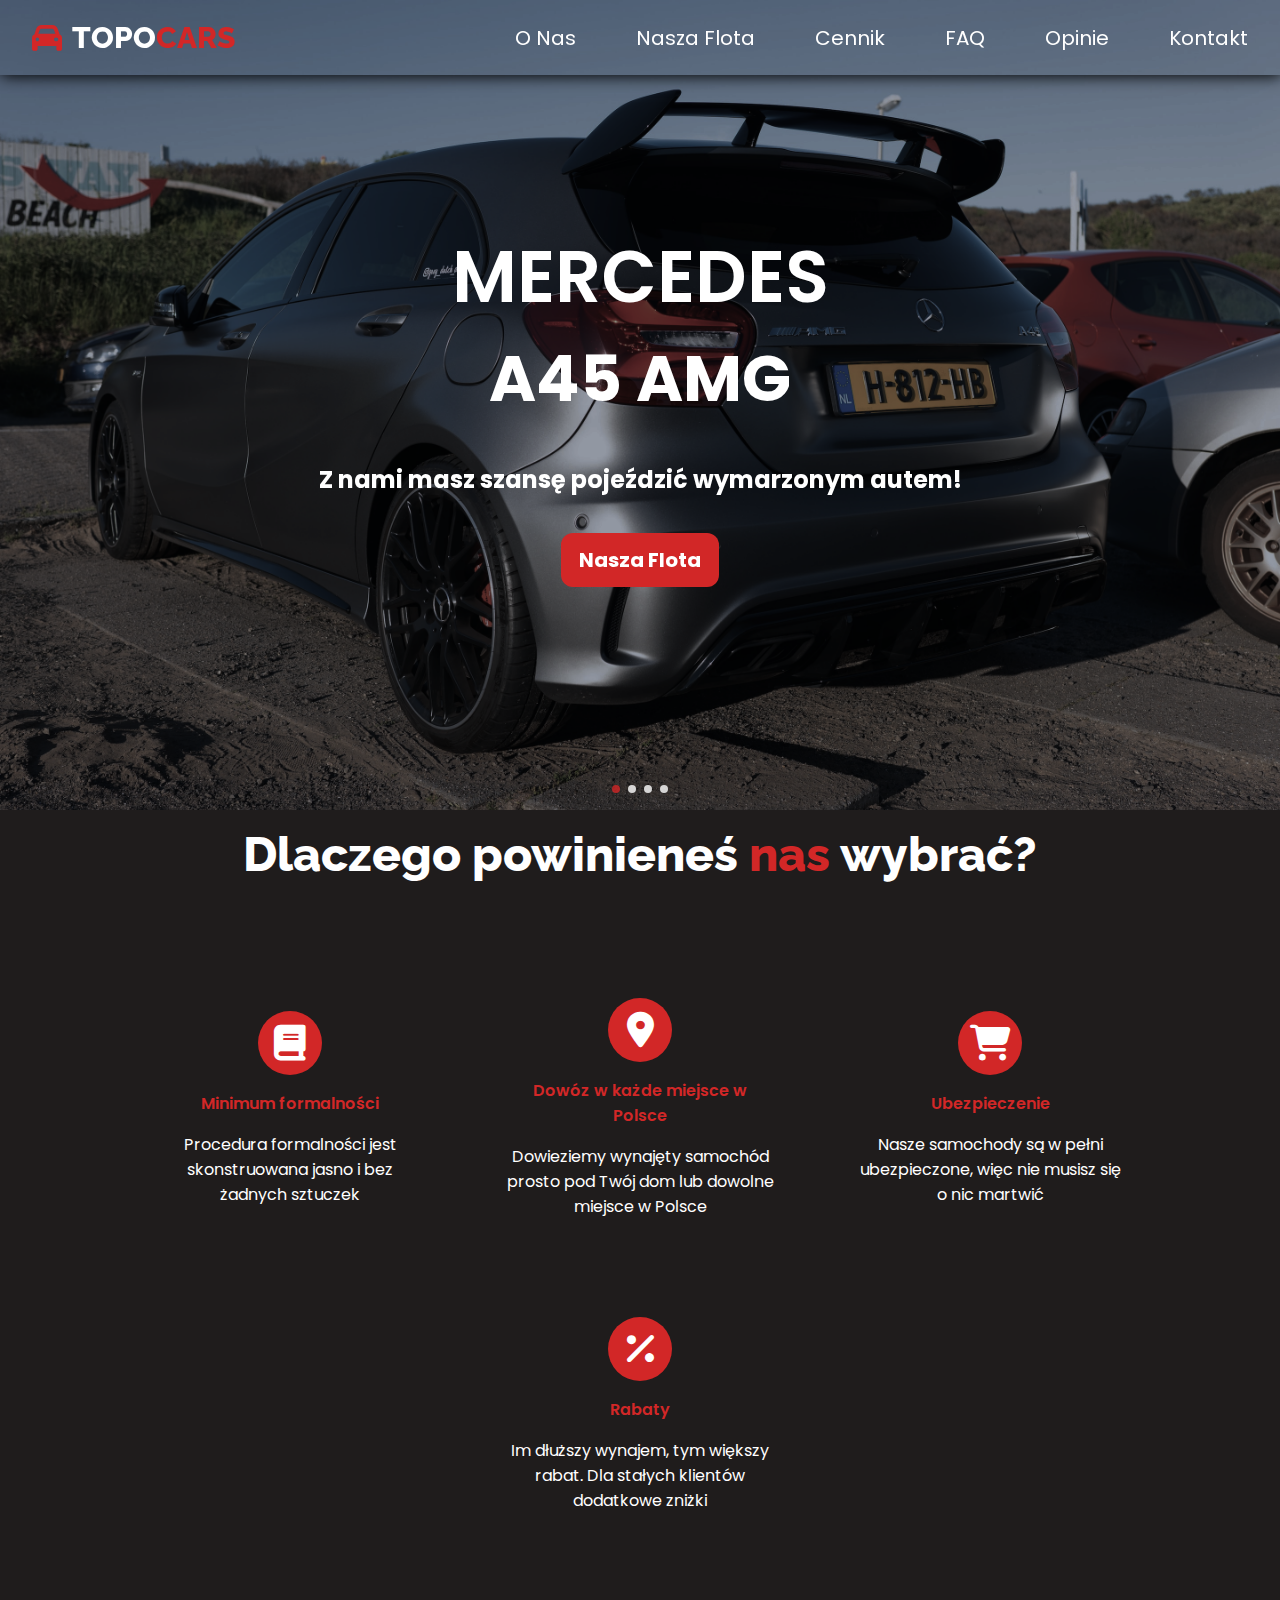
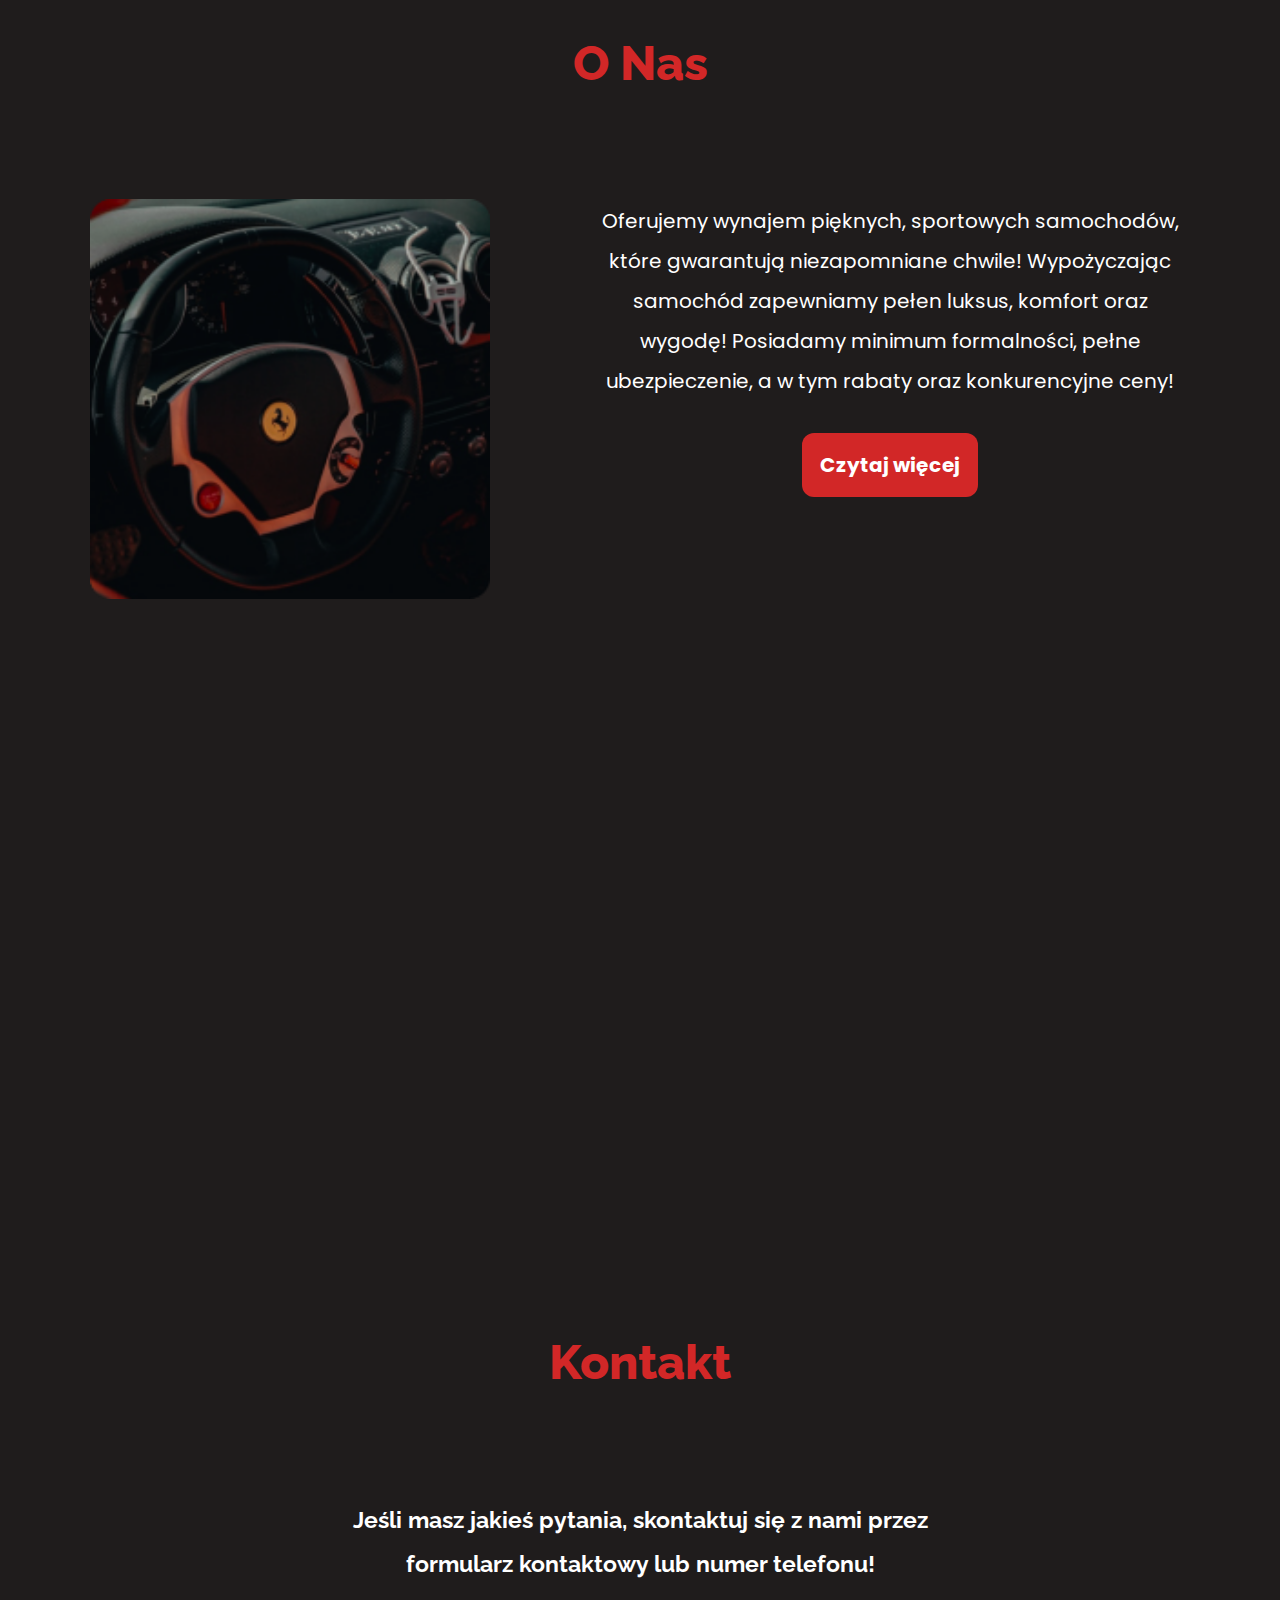
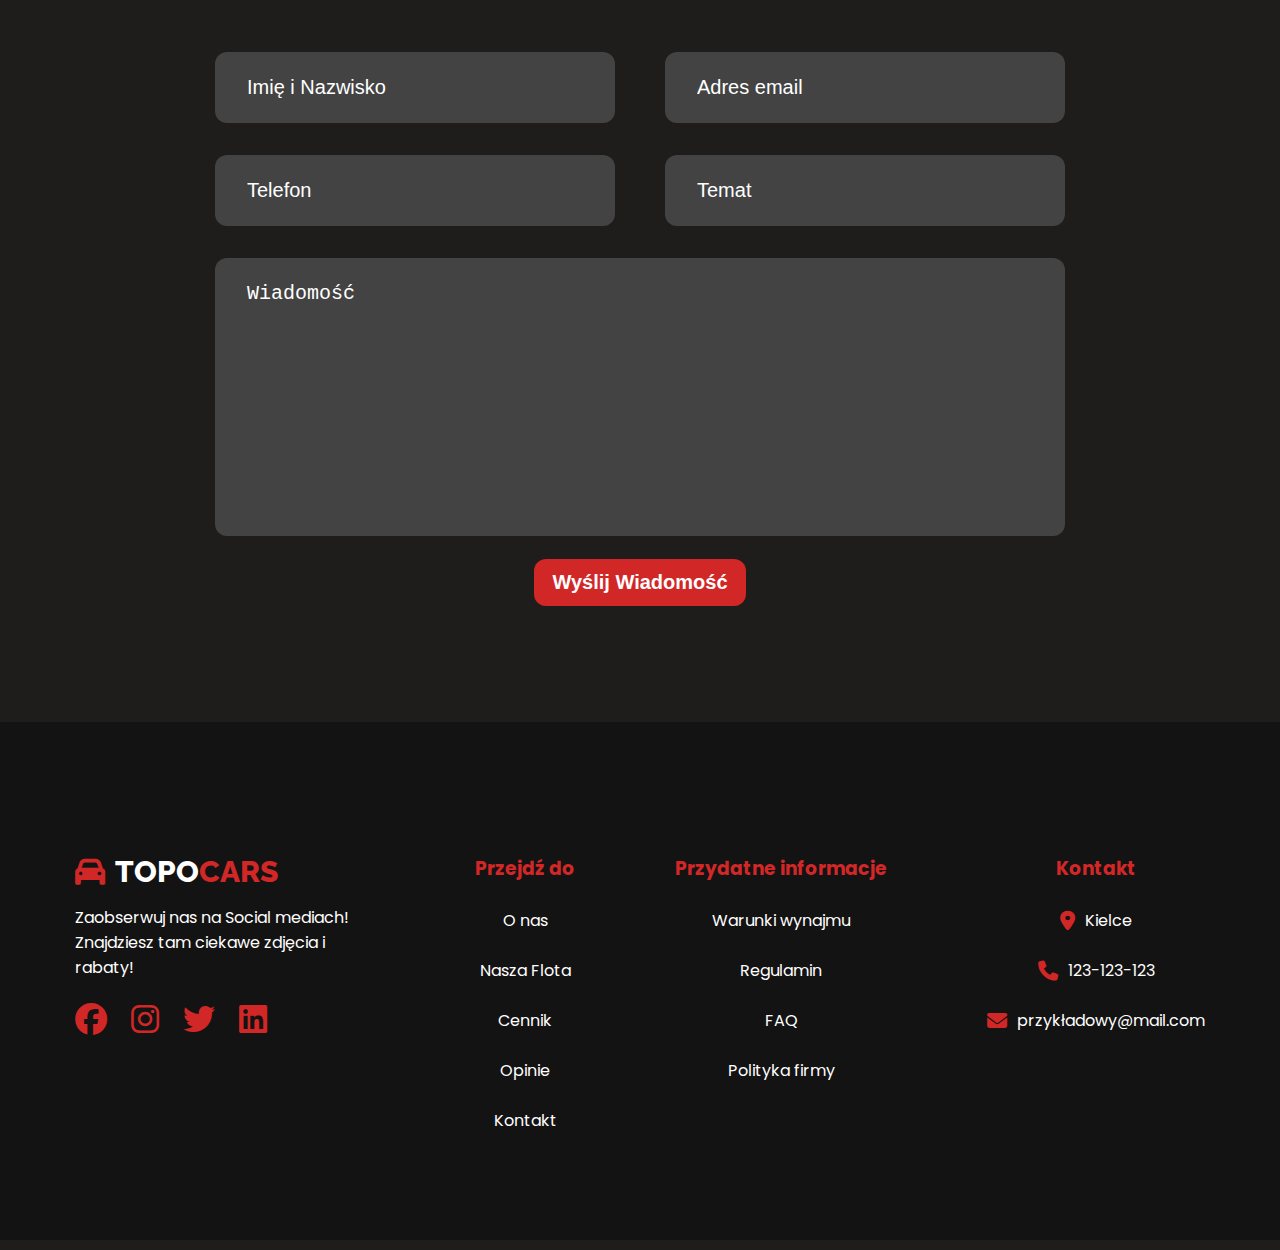
==== index.html @ 0e104026 "first commit" ====
<!DOCTYPE html>
<html lang="en">
  <head>
    <meta charset="UTF-8" />
    <meta http-equiv="X-UA-Compatible" content="IE=edge" />
    <meta name="viewport" content="width=device-width, initial-scale=1.0" />
    <title>TOPOCars - Wypożyczalnia sportowych samochodów Kielce - Strona Główna</title>
    <meta
      name="description"
      content="TOPOCars ➤ Wypożyczalnia sportowych samochodów w Kielcach. Charakteryzuje nas wysoka jakość, czystość, podejście do klienta i okazyjne ceny! "
    />
    <link rel="shortcut icon" href="images/favicon.ico" type="image/x-icon" />
    <link rel="stylesheet" href="https://cdn.jsdelivr.net/npm/swiper@8/swiper-bundle.min.css" />
    <link rel="preconnect" href="https://fonts.googleapis.com" />
    <link rel="preconnect" href="https://fonts.gstatic.com" crossorigin />
    <link
      href="https://fonts.googleapis.com/css2?family=Poppins:wght@400;500;600;700&family=Raleway:wght@700;800;900&display=swap"
      rel="stylesheet"
    />
    <link rel="stylesheet" href="https://cdnjs.cloudflare.com/ajax/libs/font-awesome/6.2.1/css/all.min.css" />
    <link rel="stylesheet" href="style.css" />
  </head>
  <body>
    <header>
      <nav>
        <a href="index.html" class="logo"><i class="fas fa-car"></i>TOPO<span>CARS</span></a>
        <ul>
          <li><a href="about.html">O Nas</a></li>
          <li><a href="cars.html">Nasza Flota</a></li>
          <li><a href="pricing.html">Cennik</a></li>
          <li><a href="faq.html">FAQ</a></li>
          <li><a href="reviews.html">Opinie</a></li>
          <li><a href="contact.html">Kontakt</a></li>
        </ul>
        <div id="menu-btn" class="fas fa-bars"></div>
      </nav>
    </header>

    <section class="home" id="home">
      <div class="wrapper">
        <div class="swiper home-slider">
          <div class="swiper-wrapper">
            <section
              class="swiper-slide slide"
              style="background: url(images/home-slider-1.png) no-repeat; background-size: cover; background-position: center"
            >
              <div class="content">
                <div class="car">
                  <h1>Mercedes</h1>
                  <h3>A45 AMG</h3>
                </div>
                <span>Z nami masz szansę pojeździć wymarzonym autem!</span>
                <a href="cars.html" class="btn pulse">Nasza Flota</a>
              </div>
            </section>
            <section
              class="swiper-slide slide"
              style="background: url(images/home-slider-2.png) no-repeat; background-size: cover; background-position: center"
            >
              <div class="content">
                <div class="car">
                  <h1>Ford</h1>
                  <h3>Mustang GT</h3>
                </div>
                <span>Z nami masz szansę pojeździć wymarzonym autem!</span>
                <a href="cars.html" class="btn pulse">Nasza Flota</a>
              </div>
            </section>
            <section
              class="swiper-slide slide"
              style="background: url(images/home-slider-3.png) no-repeat; background-size: cover; background-position: center"
            >
              <div class="content">
                <div class="car">
                  <h1>Nissan</h1>
                  <h3>GTR</h3>
                </div>
                <span>Z nami masz szansę pojeździć wymarzonym autem!</span>
                <a href="cars.html" class="btn pulse">Nasza Flota</a>
              </div>
            </section>
            <section
              class="swiper-slide slide"
              style="background: url(images/home-slider-4.png) no-repeat; background-size: cover; background-position: center"
            >
              <div class="content">
                <div class="car">
                  <h1>Audi</h1>
                  <h3>RS6</h3>
                </div>
                <span>Z nami masz szansę pojeździć wymarzonym autem!</span>
                <a href="cars.html" class="btn pulse">Nasza Flota</a>
              </div>
            </section>
          </div>
          <div class="swiper-pagination"></div>
        </div>
      </div>
    </section>

    <section class="why-choose-us">
      <div class="wrapper">
        <h1 class="title">Dlaczego powinieneś <span>nas</span> wybrać?</h1>
        <div class="box-container bxc">
          <div class="box">
            <div class="icon">
              <i class="fa-solid fa-book"></i>
            </div>
            <div class="content">
              <h3>Minimum formalności</h3>
              <span>Procedura formalności jest skonstruowana jasno i bez żadnych sztuczek</span>
            </div>
          </div>
          <div class="box">
            <div class="icon">
              <i class="fa-solid fa-location-dot"></i>
            </div>
            <div class="content">
              <h3>Dowóz w każde miejsce w Polsce</h3>
              <span>Dowieziemy wynajęty samochód prosto pod Twój dom lub dowolne miejsce w Polsce</span>
            </div>
          </div>
          <div class="box">
            <div class="icon">
              <i class="fa-solid fa-cart-shopping"></i>
            </div>
            <div class="content">
              <h3>Ubezpieczenie</h3>
              <span>Nasze samochody są w pełni ubezpieczone, więc nie musisz się o nic martwić</span>
            </div>
          </div>
          <div class="box">
            <div class="icon">
              <i class="fa-solid fa-percent"></i>
            </div>
            <div class="content">
              <h3>Rabaty</h3>
              <span>Im dłuższy wynajem, tym większy rabat. Dla stałych klientów dodatkowe zniżki</span>
            </div>
          </div>
        </div>
      </div>
    </section>

    <section class="about" id="about">
      <div class="wrapper">
        <h1 class="heading">O Nas</h1>
        <div class="box-container bxc">
          <div class="left">
            <div class="content">
              <p>
                Oferujemy wynajem pięknych, sportowych samochodów, które gwarantują niezapomniane chwile! Wypożyczając samochód
                zapewniamy pełen luksus, komfort oraz wygodę! Posiadamy minimum formalności, pełne ubezpieczenie, a w tym rabaty
                oraz konkurencyjne ceny!
              </p>
              <a href="about.html" class="btn">Czytaj więcej</a>
            </div>
            <div class="image">
              <img src="images/about-1.png" alt="grafika o nas" />
            </div>
          </div>
        </div>
      </div>
    </section>

    <div class="banner"></div>

    <section class="contact" id="contact">
      <div class="wrapper">
        <h1 class="heading">Kontakt</h1>
        <div class="title">
          <h3>Jeśli masz jakieś pytania, skontaktuj się z nami przez formularz kontaktowy lub numer telefonu!</h3>
        </div>
        <form action="">
          <div class="input-box">
            <input type="text" class="box" placeholder="Imię i Nazwisko" required />
            <input type="email" class="box" placeholder="Adres email" required />
          </div>
          <div class="input-box">
            <input type="number" class="box" placeholder="Telefon" required />
            <input type="text" class="box" placeholder="Temat" required />
          </div>
          <textarea name="" class="box textarea" id="" cols="30" rows="10" placeholder="Wiadomość" required></textarea>
          <div class="button">
            <input type="submit" value="Wyślij Wiadomość" class="btn" />
          </div>
        </form>
      </div>
    </section>

    <section class="footer">
      <div class="wrapper">
        <div class="box-container">
          <div class="box first">
            <a href="index.html" class="logo"><i class="fas fa-car"></i>TOPO<span>CARS</span></a>
            <p>Zaobserwuj nas na Social mediach! Znajdziesz tam ciekawe zdjęcia i rabaty!</p>
            <div class="social">
              <a target="_blank" href="https://pl-pl.facebook.com/"><i class="fa-brands fa-facebook"></i></a>
              <a target="_blank" href="https://www.instagram.com/"><i class="fa-brands fa-instagram"></i></a>
              <a target="_blank" href="https://twitter.com/?lang=pl"><i class="fa-brands fa-twitter"></i></a>
              <a target="_blank" href="https://pl.linkedin.com/"><i class="fa-brands fa-linkedin"></i></a>
            </div>
          </div>
          <div class="box">
            <h3>Przejdź do</h3>
            <a href="about.html" class="links">O nas</a>
            <a href="cars.html" class="links">Nasza Flota</a>
            <a href="pricing.html" class="links">Cennik</a>
            <a href="reviews.html" class="links">Opinie</a>
            <a href="contact.html" class="links">Kontakt</a>
          </div>
          <div class="box">
            <h3>Przydatne informacje</h3>
            <a href="rental-terms.html" class="links">Warunki wynajmu</a>
            <a href="regulations.html" class="links">Regulamin</a>
            <a href="faq.html" class="links">FAQ</a>
            <a href="policy.html" class="links">Polityka firmy</a>
          </div>
          <div class="box">
            <h3>Kontakt</h3>
            <a target="_blank" href="https://goo.gl/maps/U13SAGowG65uNw8z6" class="links link-cont"
              ><i class="fa-solid fa-location-dot"> </i> Kielce</a
            >
            <a href="tel:123-123-123" class="links link-cont"><i class="fa-solid fa-phone"></i> 123-123-123</a>
            <a href="mailto:przykładowy@mail.com" class="links link-cont"
              ><i class="fa-solid fa-envelope"></i> przykładowy@mail.com</a
            >
          </div>
        </div>
      </div>
    </section>

    <script src="https://cdn.jsdelivr.net/npm/swiper@8/swiper-bundle.min.js"></script>

    <script src="script.js"></script>
  </body>
</html>
---- style.css ----
:root {
    --main-color: #D22727;
    --black: #1F1C1C;
    --footer-bg: #141313;
    --question-bg: #121111;
    --answer-bg: #141414;
    --input-bg: #434343;
    --white: #fff;
}

* {
    box-sizing: border-box;
    margin: 0;
    padding: 0;
    outline: none;
    border: none;
    text-decoration: none;
    list-style: none;
    transition: all .3s linear;
}

html {
    scroll-behavior: smooth;
}

body {
    font-family: 'Poppins', sans-serif;
    overflow-x: hidden;
    background-color: var(--black);
  }

header {
    max-width: 1440px;
}

section {
    margin-bottom: 100px;
    padding: 1rem;
}

.wrapper {
    max-width: 1440px;
    margin: 0 auto;
}

.heading {
    font-family: 'Raleway', sans-serif;
    display: flex;
    text-align: center;
    align-items: center;
    justify-content: center;
    margin-bottom: 100px;
    font-size: 32px;
    font-weight: 800;
    line-height: 150%;
    color: var(--main-color);
}

.heading.small,
.heading.small a {
    font-size: 16px;
    color: var(--main-color);
    text-transform: uppercase;
}

.heading.small a:hover {
    color: var(--white);
}

.btn {
    position: relative;
    display: inline-flex;
    padding: 12px 18px;
    font-size: 20px;
    font-weight: 700;
    color: var(--white);
    background-color: var(--main-color);
    border-radius: 12px;
    z-index: 1;
    overflow: hidden;
    cursor: pointer;
}

.btn::before {
    content: '';
    position: absolute;
    transform: translate(-50%, -50%);
    width: 0px;
    height: 0px;
    background-color: #9c1d1d;
    border-radius: 50%;
    z-index: -1;
    transition: width .5s, height .5s;
}

.btn:hover::before {
    width: 150px;
    height: 150px;
}

.btn.pulse {
    animation: pulse 2s infinite;
    transform: scale(1);
}

.bxc {
    display: flex;
    flex-wrap: wrap;
    flex-direction: column;
    align-items: center;
    justify-content: center;
}

img {
    pointer-events: none;
}

.translin3 {
    transition: all .3s linear;
}

/* Header */

nav {
    position: fixed;
    top: 0; left: 0; right: 0;
    display: flex;
    align-items: center;
    justify-content: space-between;
    padding: 1rem;
    width: 100%;
    background-color: var(--black);
    box-shadow: 1px 1px 15px 0px rgba(0, 0, 0, 1);
    z-index: 1000;
    transition: all .5s linear;
}

.logo {
    font-family: 'Raleway', sans-serif;
    display: flex;
    align-items: center;
    font-size: 20px;
    font-weight: 800;
    color: var(--white);
}

.logo span {
    color: var(--main-color);
}

.logo i {
    margin-right: 8px;
    font-size: 30px;
    color: var(--main-color);
    cursor: pointer;
}

nav ul {
    position: absolute;
    top: -1000%; left: 0; right: 0;
    display: block;
    margin-top: 3.8rem;
    border-top: 1px solid var(--main-color);
    opacity: 0;
    transition: all 0.5s ease;
}

nav ul.active {
    top: 0;
    background-color: var(--black);
    opacity: 1;
}

nav ul li {
    margin: 1.5rem 2rem;
    font-size: 24px;
    border-left: .3rem solid var(--main-color);
}

nav ul li a {
    margin-left: 10px;
    color: var(--white);
}

nav ul li a:hover {
    color: var(--main-color);
}

#menu-btn {
    font-size: 30px;
    color: var(--white);
    cursor: pointer;
}

/* Home */

.home,
.home .wrapper {
    padding: 0;
    margin-bottom: 0;
    min-width: 100vw;
}

.home .slide {
    display: flex;
    align-items: center;
    margin: 0 auto;
    min-height: 90vh;
}

.home .slide .content {
    text-align: center;
    margin: 0 auto;
    width: 60rem;
    max-width: 1440px;
    color: var(--white);
}

.home .slide .content .car h1 {
    font-size: 40px;
    font-weight: 600;
    text-transform: uppercase;
}

.home .slide .content .car h3 {
    font-size: 32px;
    font-weight: 700;
}

.home .slide .content span {
    display: flex;
    justify-content: center;
    margin: 32px 0;
    font-size: 20px;
    font-weight: 700;
    line-height: 180%;
}

.swiper-pagination-bullet {
    background-color: var(--white);
    opacity: .8;
}

.swiper-pagination-bullet-active {
    background-color: var(--main-color);
}

/* why choose us */

.why-choose-us {
    margin-bottom: 50px;
}

.why-choose-us .title {
    font-family: 'Raleway', sans-serif;
    text-align: center;
    margin-bottom: 100px;
    font-size: 32px;
    font-weight: 800;
    color: var(--white);
}

.why-choose-us .title span {
    color: var(--main-color);
}

.why-choose-us .box-container {
    flex-direction: column;
    gap: 50px;
}

.why-choose-us .box-container .box {
    text-align: center;
    padding: 16px;
    width: 240px;
}

.why-choose-us .box-container .box .icon {
    display: flex;
    align-items: center;
    justify-content: center;
    margin: 0 auto;
    width: 64px;
    height: 64px;
    color: var(--white);
    background-color: var(--main-color);
    border-radius: 50%;
}

.why-choose-us .box-container .box .icon i {
    text-align: center;
    font-size: 36px;
}

.why-choose-us .box-container .box:hover .icon  {
    transform: scale(1.1);
}

.why-choose-us .box-container .box .content {
    margin: 16px 0;
}

.why-choose-us .box-container .box .content h3 {
    margin-bottom: 16px;
    font-size: 16px;
    font-weight: 600;
    color: var(--main-color);
}

.why-choose-us .box-container .box .content span {
    color: var(--white);
}

/* about */

.about-page {
    margin-top: 100px;
}

.about .box-container {
    display: flex; 
    flex-direction: column;
    align-items: center;
}

.about .box-container .content {
    text-align: center;
    margin-bottom: 100px;
    width: 230px;
    color: var(--white);
    line-height: 200%;
}

.about .box-container .content p {
    margin-bottom: 32px;
}

.about .box-container .content .link {
    color: var(--white);
    text-decoration: underline;
}

.about .box-container .content .link:hover {
    color: var(--main-color);
}

.about .box-container .image  {
    margin: 0 auto;
    overflow: hidden;
}

.about .box-container .image img {
    width: 100%;
    height: auto;
    border-radius: 12px;
}

.about .box-container .content h3 {
    margin-bottom: 20px;
    color: var(--main-color);
}

.about-page .box-container .image {
    margin-bottom: 75px;
}

/* Banner */

.banner {
    background: url(images/banner-straight.png) no-repeat;
    background-size: cover;
    background-position: center;
    background-attachment: fixed;
    margin-bottom: 100px;
    height: 55vh;
    clip-path: polygon(0 25%, 100% 12%, 100% 78%, 0 89%);
}

/* Contact */

.contact-page {
    margin-top: 100px;
}

.contact .container {
    display: flex;
    flex-direction: column;
}

.contact .title {
    font-family: 'Raleway', sans-serif;
    display: flex;
    justify-content: center;
    text-align: center;
    margin-bottom: 50px;
    font-weight: 500;
    line-height: 200%;
    color: var(--white);
}

.contact form {
    align-items: center;
    justify-content: center;
    text-align: center;
    margin: 0 auto;
}

.contact form .input-box {
    display: flex;
    flex-wrap: wrap;
    flex-direction: column;
    align-items: center;
}

.contact form .box {
    margin: 1rem 0;
    padding: 16px 24px;
    width: 230px;
    font-size: 20px;
    font-weight: 500;
    color: var(--white);
    background-color: var(--input-bg);
    border-radius: 12px;
}

.contact form textarea {
    resize: none;
}

.contact form .box::placeholder {
    color: var(--white);
}

.contact form .box:focus {
    border-bottom: 2px solid var(--main-color);
}

input::-webkit-outer-spin-button,
input::-webkit-inner-spin-button {
  -webkit-appearance: none;
}

.contact form .button {
    text-align: center;
}

.contact form .button .btn:hover {
    background-color: #7a1818;
}

.contact .small-box-container {
    justify-content: center;
    margin-top: 75px;
}

.contact .small-box-container .small-box {
    display: block;
    text-align: center;
    margin-bottom: 30px;
}

.contact .small-box-container .small-box h4 {
    margin-bottom: 30px;
    font-size: 20px;
    color: var(--main-color);
}

.contact .small-box-container .small-box ul li {
    margin-bottom: 20px;
    line-height: 200%;
    color: var(--white);
}

.contact .map {
    margin-top: 50px;
}

/* Footer */

.footer {
    margin-bottom: 0;
    background-color: var(--footer-bg);
}

.footer .box-container {
    display: flex;
    flex-wrap: wrap;
    justify-content: center;
    text-align: center;
    margin: 100px 0 50px 0;
    gap: 100px;
}

.footer .box-container .box {
    padding: 1rem 0;
}

.footer .box-container .box.first {
    text-align: left;
    order: 2;
}

.footer .box-container .box p {
    margin: 1rem 0;
    max-width: 300px;
    color: var(--white);
}

.footer .box-container .box .social a  {
    padding-right: 1.25rem;
    font-size: 32px;
    color: var(--main-color);
}

.footer .box-container .box .social a:hover {
    color: var(--white);
}

.footer .box-container .box h3 {
    font-weight: 700;
    color: var(--main-color);
}

.footer .box-container .box .links {
    display: flex;
    text-align: center;
    justify-content: center;
    margin: 25px 0;
    color: var(--white);

}

.footer .box-container .box .links:hover {
    color: var(--main-color);
}

.footer .box-container .box .link-cont {
    display: flex;
    align-items: center;
    gap: 10px;
}

.footer .box-container .box .link-cont i {
    font-size: 20px;
    color: var(--main-color);
}

/* Regulations */

.regulations {
    margin-top: 100px;
}

.regulations h3 {
    text-align: center;
    margin: 0 auto;
    min-width: 230px;
    max-width: 600px;
    font-size: 16px;
    font-weight: 600;
    line-height: 200%;
    color: var(--white);
}

.regulations .box-container {
    display: flex;
    flex-direction: column;
    flex-wrap: wrap;
    justify-content: center;
    margin: 100px auto 0 auto;
    align-items: center;
}

.regulations .box-container .box {
    display: flex;
    flex-direction: column;
    margin: 0 auto;
    min-width: 230px;
    max-width: 650px;
}

.regulations .box-container .box h2 {
    text-align: center;
    font-size: 20px;
    font-weight: 700;
    color: var(--main-color);
}

.regulations .box-container .box ul {
    margin-left: 10px;
}

.regulations .box-container .box ul li {
    margin: 50px 0;
    color: var(--white);
    font-weight: 600;
    line-height: 200%;
    list-style: decimal;
    list-style-position: inside;
}

li::marker {
    color: var(--main-color);
}

/* Reviews */

.reviews {
    margin-top: 100px;
}

.reviews .slide {
    position: relative;
    margin-bottom: 50px;
    height: 430px;
    background-color: var(--answer-bg);
  box-shadow: 0px 4px 4px rgba(0, 0, 0, 0.25);
}

.reviews .slide .user {
    text-align: center;
    padding-top: 16px;
}

.reviews .slide .user h5 {
    margin: 16px 0;
    font-size: 20px;
    font-weight: 600;
    color: var(--white);
}

.reviews .slide .content {
    text-align: center;
    margin: 0 auto;
    padding: 0 16px;
    max-width: 280px;
    line-height: 150%;
    color: var(--white);
}

.reviews .slide .stars {
    position: absolute;
    bottom: 16px;
    right: 0;
    left: 0;
    text-align: center;
    font-size: 24px;
    color: var(--main-color); 
}

/* FAQ */

.faq {
    margin-top: 100px;
}

.faq .box-container {
    flex-direction: column;
    margin: 0 auto;
}

.faq .box-container .box {
    margin: 10px 0;
    width: 230px;
}

.faq .box-container .box .header {
    display: flex;
    justify-content: space-between;
    align-items: center;
    padding: 16px;
    line-height: 150%;
    color: var(--main-color);
    background-color: var(--question-bg);
    gap: 20px;
    cursor: pointer;
}

.faq .box-container .box .header h3 {
    font-size: 14px;
}

.faq .box-container .box .header i {
    font-size: 24px;
}

.faq .box-container .box .header i.active {
    transform: rotate(180deg);
}

.faq .box-container .box .content {
    text-align: center;
    display: none;
    padding: 16px;
    line-height: 1.8;
    color: var(--white);
    background-color: var(--answer-bg); 
    transition: opacity .1s ease-in;
}

.faq .box-container .box .content.active {
    display: block;
}

/* Cars */

.cars {
    margin-top: 100px;
}

.cars .box-container {
    flex-direction: column;
}

.cars .box-container .box .image {
    margin: 0 auto;
    overflow: hidden;
}

.cars .box-container .box .image img {
    width: 100%;
    border-radius: 12px;
}

.cars .box-container .box .content {
    text-align: center;
    margin: 50px 0 100px 0;
    color: var(--white);
}

.cars .box-container .box .content h3 {
    font-weight: 600;
}

.cars .box-container .box .content ul {
    margin-top: 32px;

}

.cars .box-container .box .content ul li {
    margin: 25px 0;
}

.cars .box-container .box .content ul li span {
    font-weight: 600;
}

/* Pricing */

.pricing {
    margin-top: 100px;
}

.pricing .box-container {
    flex-direction: column;
}

.pricing .box-container .box .image {
    margin: 0 auto;
    max-width: 280px;
    overflow: hidden;
}

.pricing .box-container .box .image img {
    width: 100%;
    border-radius: 12px;
}

.pricing .box-container .box .content {
    text-align: center;
    margin: 50px 0;
    color: var(--white);
}

.pricing .box-container .box .content .pricing {
    display: flex;
    flex-wrap: wrap;
    text-align: center;
    justify-content: center;
    gap: 25px;
}
 
.pricing .box-container .box .content .pricing ul li {
    margin: 25px 0;
}

.pricing .box-container .box .content .pricing ul li.brand {
    font-weight: 700;
}

.pricing .box-container .box .content .pricing .cont.red {
    color: var(--main-color);
}


































@media(min-width: 450px) {

    .about .box-container .content,
    .cars .box-container .content {
        width: 350px;
        font-size: 20px;
    }
    
    .about-page .box-container .content {
        font-size: 16px;
    }
    
}

@media(min-width: 576px) {

    .heading.small,
    .heading.small a {
        font-size: 32px;
    }

    .home .slide .content .car h1 {
        font-size: 72px;
    }
    
    .home .slide .content .car h3 {
        font-size: 64px;
    }
    
    .home .slide .content span {
        font-size: 24px;
    }

    .faq .box-container .box {
        width: 450px;
    }
    
}

@media(min-width: 768px) {

#menu-btn {
    display: none;
}

nav {
    padding: 16px 24px;
    background-color: transparent;
}

nav.active {
    background-color: var(--footer-bg);
}

nav ul {
    position: relative;
    display: flex;
    margin-top: 0;
    border: none;
    opacity: 1;
    gap: 20px;
}

nav ul.active {
    background-color: transparent;
}

nav ul li {
    margin: 0;
    font-size: 16px;
    border: none;
}
  nav ul li.active a {
    color: var(--main-color);
    border-bottom: 2px solid var(--main-color);
  }

.why-choose-us .box-container {
    flex-direction: row;
}

.why-choose-us .box-container .box,
.contact form .box  {
    width: 300px;
}

.pricing .box-container .box .content .pricing {
    gap: 70px;
}

.contact .title {
    margin: 0 auto 50px auto;
    width: 600px;
    font-size: 20px;
    line-height: 220%;
}

.contact form .input-box {
    flex-direction: row;
    justify-content: center;
    gap: 50px;
}

.contact form .box.textarea {
    width: 650px;
}

.contact .small-box-container {
    display: flex;
    flex-wrap: wrap;
    text-align: center;
    justify-content: center;
    margin-top: 75px;
    gap: 80px;
    row-gap: 50px;
}

.contact .small-box-container .small-box ul li br {
    display: none;
}

.regulations .box-container .box {
    text-align: center;
}

    
}

@media(min-width: 991px) {

    .heading,
    .why-choose-us .title {
        font-size: 48px;
    }

    .about .box-container .left,
    .about .box-container .right,
    .cars .box-container .box,
    .pricing .box-container .box {
        display: flex;
        flex-wrap: wrap;
        align-items: center;
        justify-content: center;
        gap: 100px;
    }

    .about .box-container .right {
        margin-top: 100px;
    }

    .about .box-container .right .content {
        order: -2;
    }

    .pricing .box-container .content {
        width: 450px;
    }
    
    .about .box-container .content
    .cars .box-container .box .content {
        flex: 1 1 15rem;
        margin-bottom: 0;
    }

    .about .box-container .image,
    .cars .box-container .box .image  {
        flex: 1 1 15rem;
        width: 400px;
        height: 400px; 
        order: -1;
    }

    .about .box-container .image img,
    .cars .box-container .box .image img {
        width: 400px;
        height: 400px;
    }

    .about-page .box-container .content {
        text-align: left;
        font-size: 20px;
    }

    .pricing .box-container .box .content .pricing {
        gap: 35px;
    }
    
    .contact form .box {
        width: 400px;
    }

    .contact form .box.textarea {
        width: 850px;
    }

    .contact .small-box-container .small-box h4 {
        font-size: 24px;
    }
    
    .contact .small-box-container .small-box ul li {
        font-size: 20px;
    }

    .contact .map {
        height: 350px;
    }

    .footer .box-container .box.first {
        order: -1;
    }
 
    .faq .box-container .box {
        width: 550px;
    }
    
}

@media(min-width: 1200px) {

    nav {
        padding: 20px 32px;
    }

    nav ul {
        gap: 50px;
    }

    nav ul li {
        font-size: 20px;
    }

    .logo {
        font-size: 30px;
    }
    
    .logo i {
        margin-right: 10px;
    }
    
    .about .box-container .content,
    .cars .box-container .box .content {
        width: 600px;
    }

    .pricing .box-container .box .image {
        margin: 0 auto;
        min-width: 350px;
        overflow: hidden;
    }
    
    .pricing .box-container .box .image img {
        width: 100%;
        border-radius: 12px;
    }

    .pricing .box-container .box .content {
        width: 700px;
    }

    .pricing .box-container .box .content .pricing {
        gap: 50px;
    }

    .contact form .box {
        padding: 24px 32px;
        width: 400px;
    }
    
    .contact form .box.textarea {
        width: 850px;
    }

    .faq .box-container .box {
        width: 750px;
    }

    .faq .box-container .box .content {
        text-align: left;
    }

}

@media(min-width: 1400px) {

    .why-choose-us .box-container {
        gap: 80px;
    }

    .footer .box-container {
        gap: 150px;
    }

}

@keyframes pulse {
    0% {
      transform: scale(0.95);
      box-shadow: 0 0 0 0 var(--main-color);
    }
  
    70% {
      transform: scale(1);
      box-shadow: 0 0 0 10px rgba(0, 0, 0, 0);
    }
  
    100% {
      transform: scale(0.95);
      box-shadow: 0 0 0 0 rgba(0, 0, 0, 0);
    }
  }
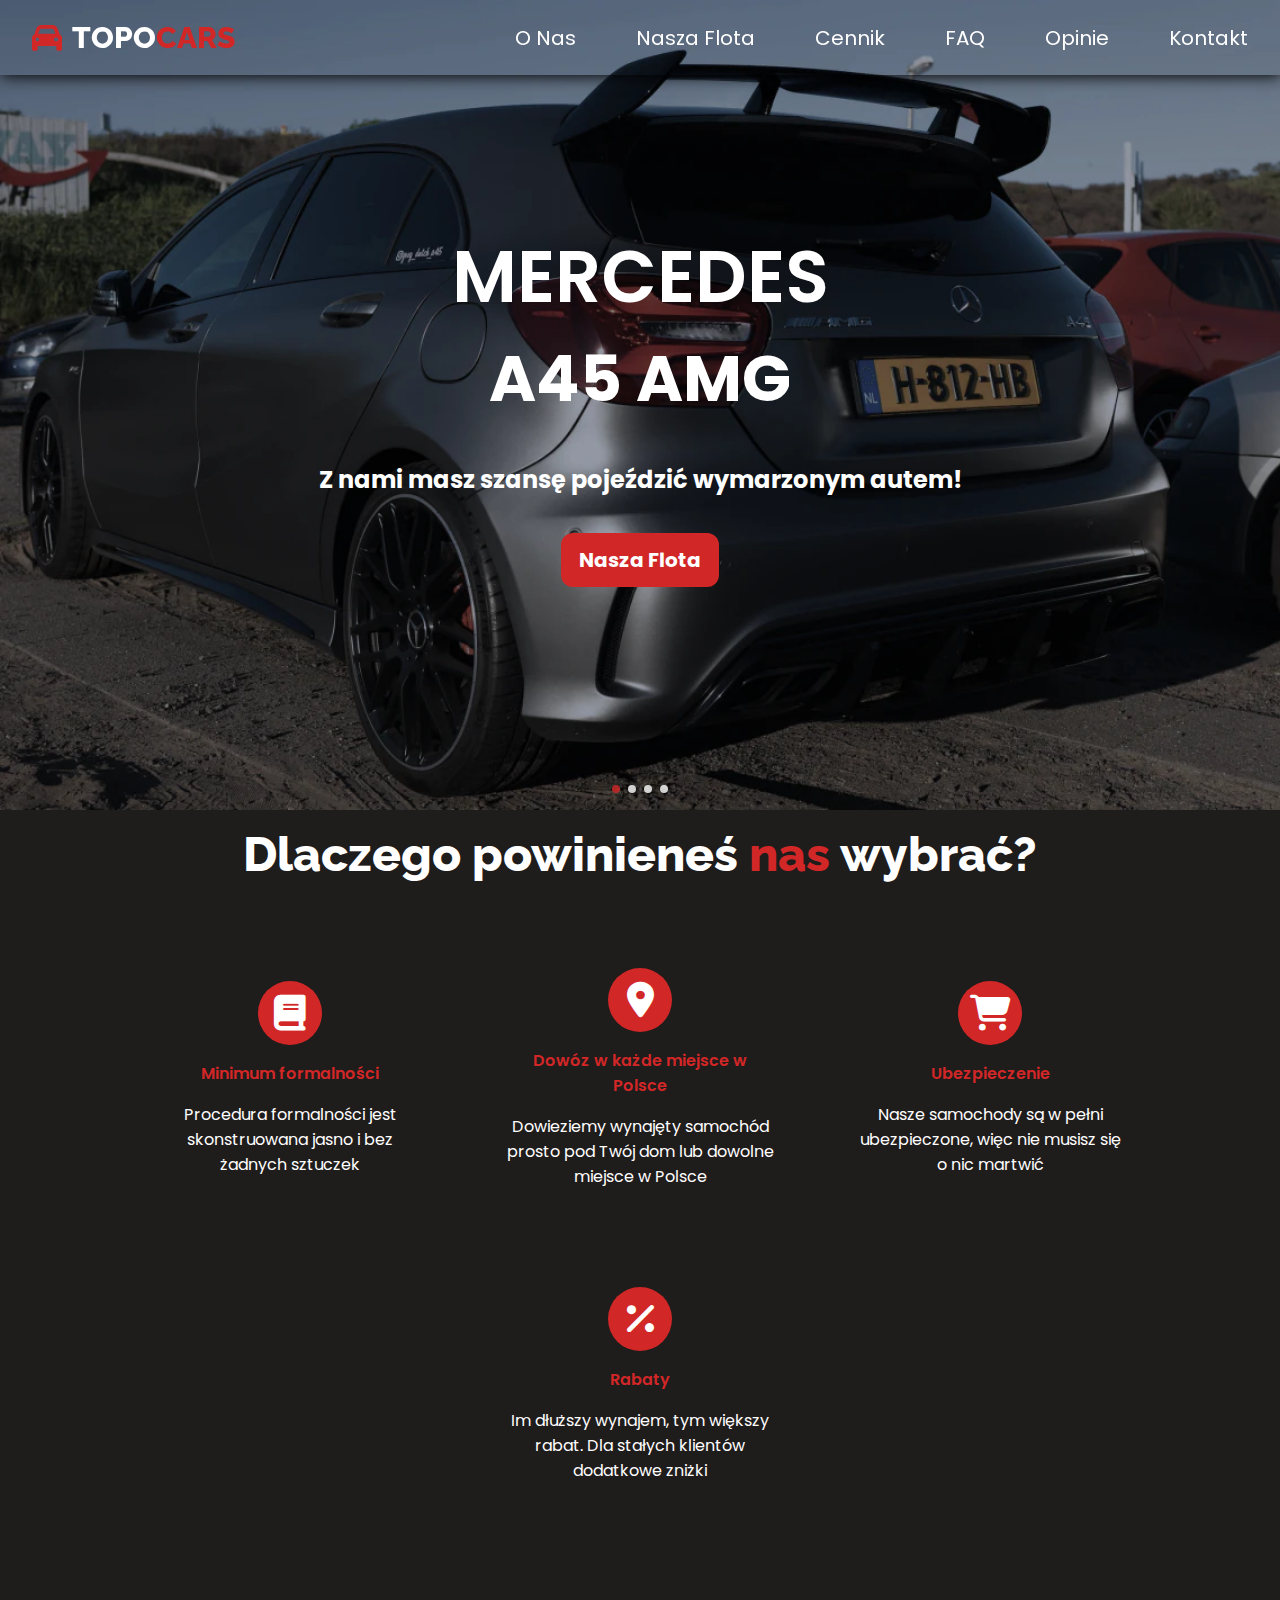
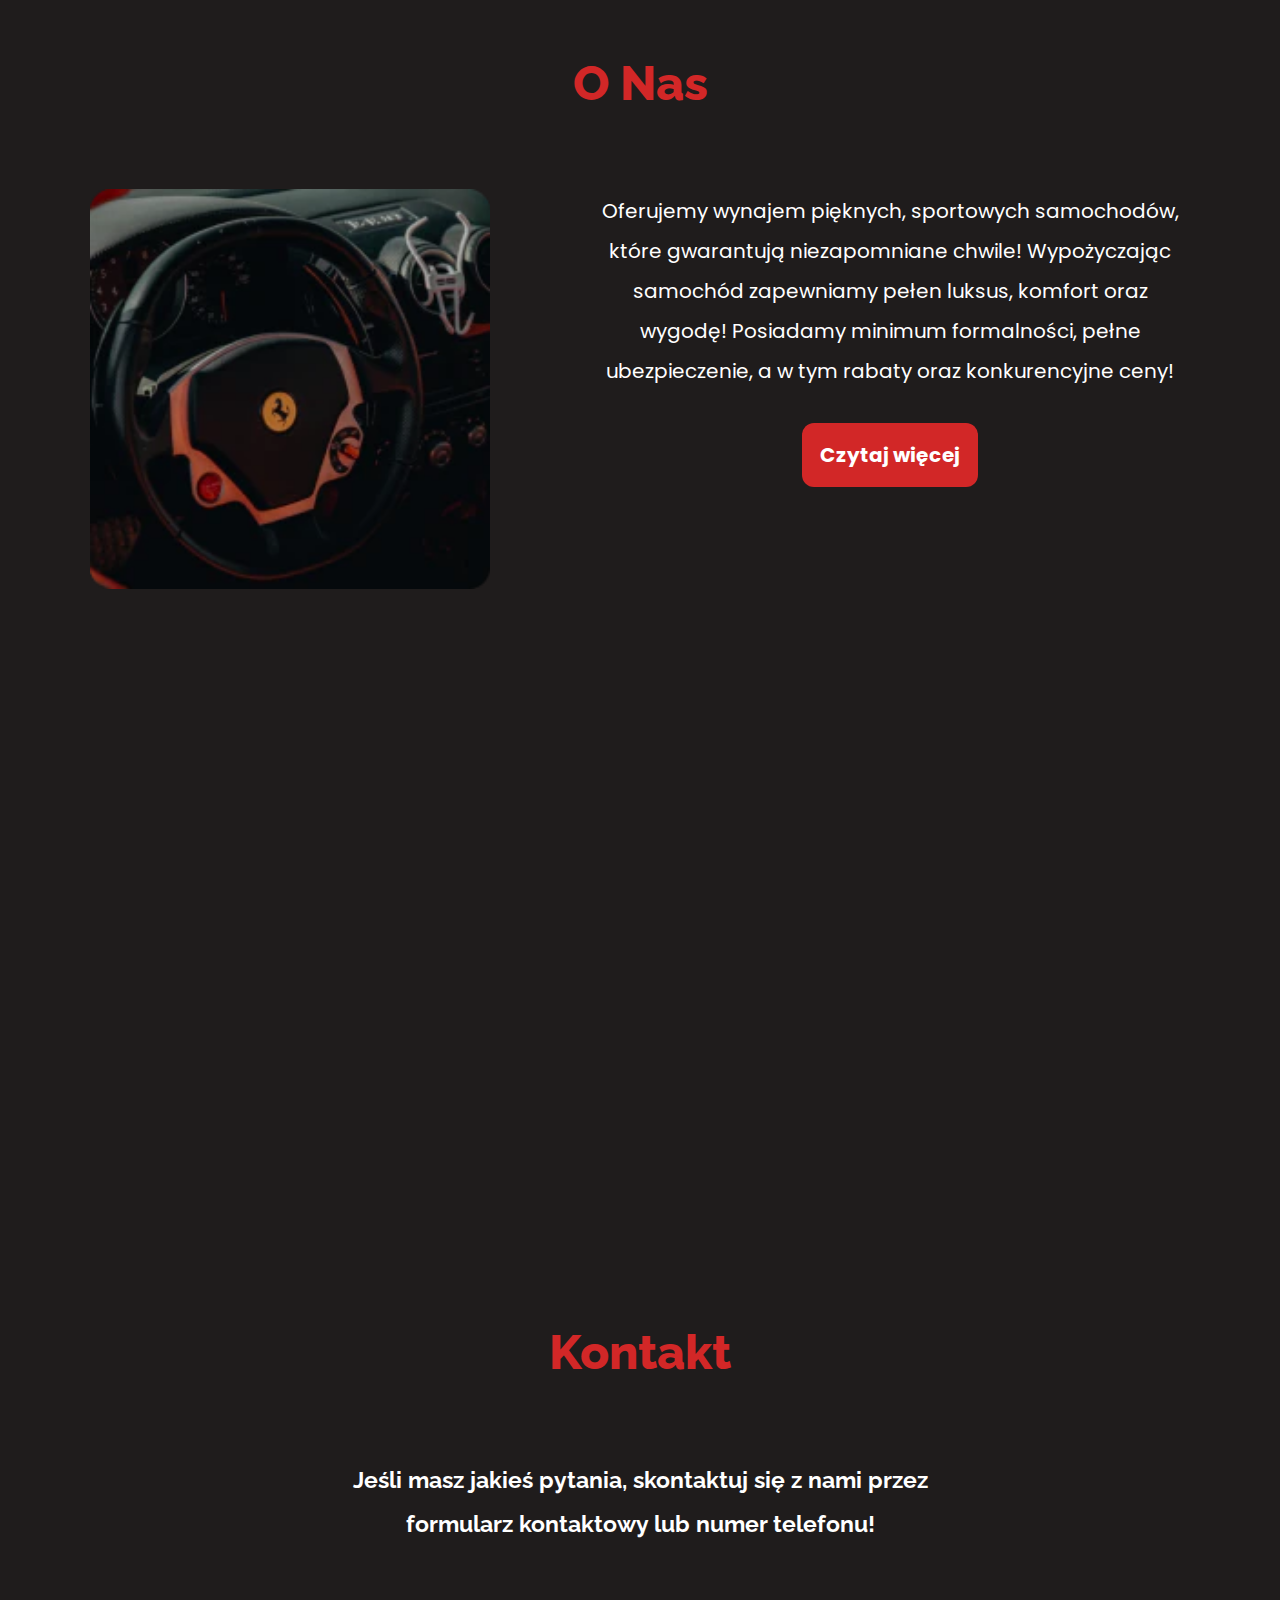
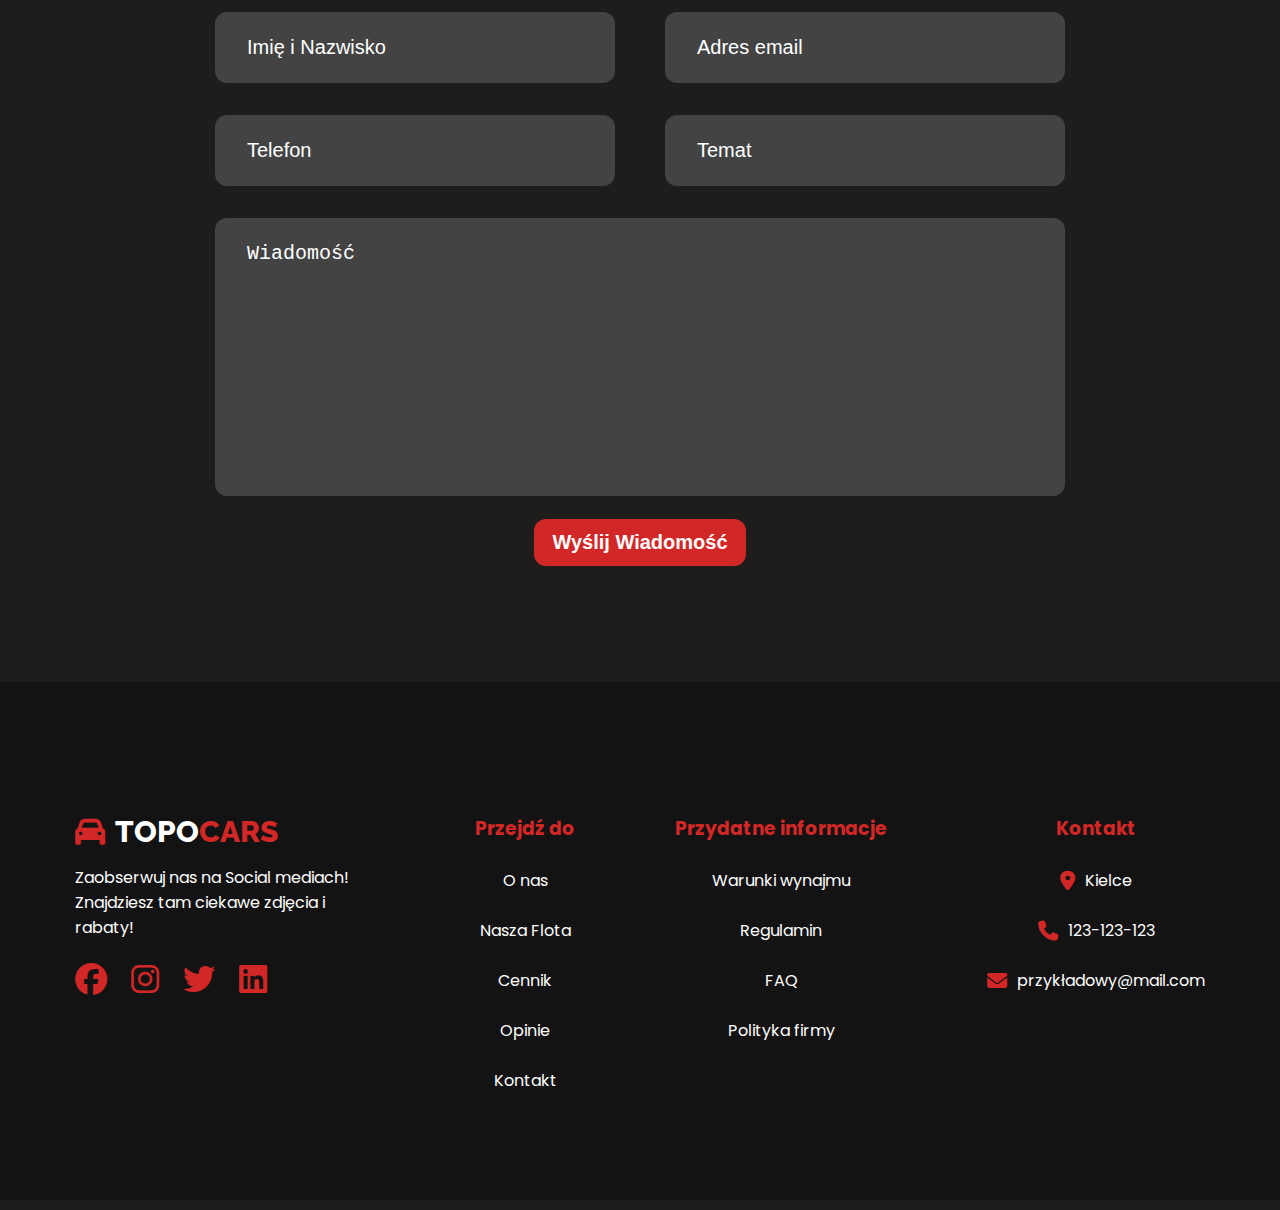
==== commit a1b3f490: "optimization" ====
--- a/index.html
+++ b/index.html
@@ -42,7 +42,7 @@
           <div class="swiper-wrapper">
             <section
               class="swiper-slide slide"
-              style="background: url(images/home-slider-1.png) no-repeat; background-size: cover; background-position: center"
+              style="background: url(images/home-slider-1.webp) no-repeat; background-size: cover; background-position: center"
             >
               <div class="content">
                 <div class="car">
@@ -55,7 +55,7 @@
             </section>
             <section
               class="swiper-slide slide"
-              style="background: url(images/home-slider-2.png) no-repeat; background-size: cover; background-position: center"
+              style="background: url(images/home-slider-2.webp) no-repeat; background-size: cover; background-position: center"
             >
               <div class="content">
                 <div class="car">
@@ -68,7 +68,7 @@
             </section>
             <section
               class="swiper-slide slide"
-              style="background: url(images/home-slider-3.png) no-repeat; background-size: cover; background-position: center"
+              style="background: url(images/home-slider-3.webp) no-repeat; background-size: cover; background-position: center"
             >
               <div class="content">
                 <div class="car">
@@ -81,7 +81,7 @@
             </section>
             <section
               class="swiper-slide slide"
-              style="background: url(images/home-slider-4.png) no-repeat; background-size: cover; background-position: center"
+              style="background: url(images/home-slider-4.webp) no-repeat; background-size: cover; background-position: center"
             >
               <div class="content">
                 <div class="car">
@@ -156,7 +156,7 @@
               <a href="about.html" class="btn">Czytaj więcej</a>
             </div>
             <div class="image">
-              <img src="images/about-1.png" alt="grafika o nas" />
+              <img loading="lazy" src="images/about-1.webp" alt="grafika o nas" />
             </div>
           </div>
         </div>
--- a/style.css
+++ b/style.css
@@ -1,438 +1,439 @@
 :root {
-    --main-color: #D22727;
-    --black: #1F1C1C;
-    --footer-bg: #141313;
-    --question-bg: #121111;
-    --answer-bg: #141414;
-    --input-bg: #434343;
-    --white: #fff;
+  --main-color: #d22727;
+  --black: #1f1c1c;
+  --footer-bg: #141313;
+  --question-bg: #121111;
+  --answer-bg: #141414;
+  --input-bg: #434343;
+  --white: #fff;
 }
 
 * {
-    box-sizing: border-box;
-    margin: 0;
-    padding: 0;
-    outline: none;
-    border: none;
-    text-decoration: none;
-    list-style: none;
-    transition: all .3s linear;
+  box-sizing: border-box;
+  margin: 0;
+  padding: 0;
+  outline: none;
+  border: none;
+  text-decoration: none;
+  list-style: none;
+  transition: all 0.3s linear;
 }
 
 html {
-    scroll-behavior: smooth;
+  scroll-behavior: smooth;
 }
 
 body {
-    font-family: 'Poppins', sans-serif;
-    overflow-x: hidden;
-    background-color: var(--black);
-  }
+  font-family: 'Poppins', sans-serif;
+  overflow-x: hidden;
+  background-color: var(--black);
+}
 
 header {
-    max-width: 1440px;
+  max-width: 1440px;
 }
 
 section {
-    margin-bottom: 100px;
-    padding: 1rem;
+  margin: 100px 0;
+  padding: 1rem;
 }
 
 .wrapper {
-    max-width: 1440px;
-    margin: 0 auto;
+  max-width: 1440px;
+  margin: 0 auto;
 }
 
 .heading {
-    font-family: 'Raleway', sans-serif;
-    display: flex;
-    text-align: center;
-    align-items: center;
-    justify-content: center;
-    margin-bottom: 100px;
-    font-size: 32px;
-    font-weight: 800;
-    line-height: 150%;
-    color: var(--main-color);
+  font-family: 'Raleway', sans-serif;
+  display: flex;
+  text-align: center;
+  align-items: center;
+  justify-content: center;
+  margin-bottom: 70px;
+  font-size: 32px;
+  font-weight: 800;
+  line-height: 150%;
+  color: var(--main-color);
 }
 
 .heading.small,
 .heading.small a {
-    font-size: 16px;
-    color: var(--main-color);
-    text-transform: uppercase;
+  font-size: 16px;
+  color: var(--main-color);
+  text-transform: uppercase;
 }
 
 .heading.small a:hover {
-    color: var(--white);
+  color: var(--white);
 }
 
 .btn {
-    position: relative;
-    display: inline-flex;
-    padding: 12px 18px;
-    font-size: 20px;
-    font-weight: 700;
-    color: var(--white);
-    background-color: var(--main-color);
-    border-radius: 12px;
-    z-index: 1;
-    overflow: hidden;
-    cursor: pointer;
+  position: relative;
+  display: inline-flex;
+  padding: 12px 18px;
+  font-size: 20px;
+  font-weight: 700;
+  color: var(--white);
+  background-color: var(--main-color);
+  border-radius: 12px;
+  z-index: 1;
+  overflow: hidden;
+  cursor: pointer;
 }
 
 .btn::before {
-    content: '';
-    position: absolute;
-    transform: translate(-50%, -50%);
-    width: 0px;
-    height: 0px;
-    background-color: #9c1d1d;
-    border-radius: 50%;
-    z-index: -1;
-    transition: width .5s, height .5s;
+  content: '';
+  position: absolute;
+  transform: translate(-50%, -50%);
+  width: 0px;
+  height: 0px;
+  background-color: #9c1d1d;
+  border-radius: 50%;
+  z-index: -1;
+  transition: width 0.5s, height 0.5s;
 }
 
 .btn:hover::before {
-    width: 150px;
-    height: 150px;
+  width: 150px;
+  height: 150px;
 }
 
 .btn.pulse {
-    animation: pulse 2s infinite;
-    transform: scale(1);
+  animation: pulse 2s infinite;
+  transform: scale(1);
 }
 
 .bxc {
-    display: flex;
-    flex-wrap: wrap;
-    flex-direction: column;
-    align-items: center;
-    justify-content: center;
+  display: flex;
+  flex-wrap: wrap;
+  flex-direction: column;
+  align-items: center;
+  justify-content: center;
 }
 
 img {
-    pointer-events: none;
+  pointer-events: none;
 }
 
 .translin3 {
-    transition: all .3s linear;
+  transition: all 0.3s linear;
 }
 
 /* Header */
 
 nav {
-    position: fixed;
-    top: 0; left: 0; right: 0;
-    display: flex;
-    align-items: center;
-    justify-content: space-between;
-    padding: 1rem;
-    width: 100%;
-    background-color: var(--black);
-    box-shadow: 1px 1px 15px 0px rgba(0, 0, 0, 1);
-    z-index: 1000;
-    transition: all .5s linear;
+  position: fixed;
+  top: 0;
+  left: 0;
+  right: 0;
+  display: flex;
+  align-items: center;
+  justify-content: space-between;
+  padding: 1rem;
+  width: 100%;
+  background-color: var(--black);
+  box-shadow: 1px 1px 15px 0px rgba(0, 0, 0, 1);
+  z-index: 1000;
+  transition: all 0.5s linear;
 }
 
 .logo {
-    font-family: 'Raleway', sans-serif;
-    display: flex;
-    align-items: center;
-    font-size: 20px;
-    font-weight: 800;
-    color: var(--white);
+  font-family: 'Raleway', sans-serif;
+  display: flex;
+  align-items: center;
+  font-size: 20px;
+  font-weight: 800;
+  color: var(--white);
 }
 
 .logo span {
-    color: var(--main-color);
+  color: var(--main-color);
 }
 
 .logo i {
-    margin-right: 8px;
-    font-size: 30px;
-    color: var(--main-color);
-    cursor: pointer;
+  margin-right: 8px;
+  font-size: 30px;
+  color: var(--main-color);
+  cursor: pointer;
 }
 
 nav ul {
-    position: absolute;
-    top: -1000%; left: 0; right: 0;
-    display: block;
-    margin-top: 3.8rem;
-    border-top: 1px solid var(--main-color);
-    opacity: 0;
-    transition: all 0.5s ease;
+  position: absolute;
+  top: -1000%;
+  left: 0;
+  right: 0;
+  display: block;
+  margin-top: 3.8rem;
+  border-top: 1px solid var(--main-color);
+  opacity: 0;
+  transition: all 0.5s ease;
 }
 
 nav ul.active {
-    top: 0;
-    background-color: var(--black);
-    opacity: 1;
+  top: 0;
+  background-color: var(--black);
+  opacity: 1;
 }
 
 nav ul li {
-    margin: 1.5rem 2rem;
-    font-size: 24px;
-    border-left: .3rem solid var(--main-color);
+  margin: 1.5rem 2rem;
+  font-size: 24px;
+  border-left: 0.3rem solid var(--main-color);
+}
+
+nav ul li.active a {
+  color: var(--main-color);
 }
 
 nav ul li a {
-    margin-left: 10px;
-    color: var(--white);
+  margin-left: 10px;
+  color: var(--white);
 }
 
 nav ul li a:hover {
-    color: var(--main-color);
+  color: var(--main-color);
 }
 
 #menu-btn {
-    font-size: 30px;
-    color: var(--white);
-    cursor: pointer;
+  font-size: 30px;
+  color: var(--white);
+  cursor: pointer;
 }
 
 /* Home */
 
 .home,
 .home .wrapper {
-    padding: 0;
-    margin-bottom: 0;
-    min-width: 100vw;
+  padding: 0;
+  margin: 0;
+  min-width: 100vw;
 }
 
 .home .slide {
-    display: flex;
-    align-items: center;
-    margin: 0 auto;
-    min-height: 90vh;
+  display: flex;
+  align-items: center;
+  margin: 0 auto;
+  min-height: 90vh;
 }
 
 .home .slide .content {
-    text-align: center;
-    margin: 0 auto;
-    width: 60rem;
-    max-width: 1440px;
-    color: var(--white);
+  text-align: center;
+  margin: 0 auto;
+  width: 60rem;
+  max-width: 1440px;
+  color: var(--white);
 }
 
 .home .slide .content .car h1 {
-    font-size: 40px;
-    font-weight: 600;
-    text-transform: uppercase;
+  font-size: 40px;
+  font-weight: 600;
+  text-transform: uppercase;
 }
 
 .home .slide .content .car h3 {
-    font-size: 32px;
-    font-weight: 700;
+  font-size: 32px;
+  font-weight: 700;
 }
 
 .home .slide .content span {
-    display: flex;
-    justify-content: center;
-    margin: 32px 0;
-    font-size: 20px;
-    font-weight: 700;
-    line-height: 180%;
+  display: flex;
+  justify-content: center;
+  margin: 32px 0;
+  font-size: 20px;
+  font-weight: 700;
+  line-height: 180%;
 }
 
 .swiper-pagination-bullet {
-    background-color: var(--white);
-    opacity: .8;
+  background-color: var(--white);
+  opacity: 0.8;
 }
 
 .swiper-pagination-bullet-active {
-    background-color: var(--main-color);
+  background-color: var(--main-color);
 }
 
 /* why choose us */
 
 .why-choose-us {
-    margin-bottom: 50px;
+  margin-top: 0;
+  margin-bottom: 50px;
 }
 
 .why-choose-us .title {
-    font-family: 'Raleway', sans-serif;
-    text-align: center;
-    margin-bottom: 100px;
-    font-size: 32px;
-    font-weight: 800;
-    color: var(--white);
+  font-family: 'Raleway', sans-serif;
+  text-align: center;
+  margin-bottom: 70px;
+  font-size: 32px;
+  font-weight: 800;
+  color: var(--white);
 }
 
 .why-choose-us .title span {
-    color: var(--main-color);
+  color: var(--main-color);
 }
 
 .why-choose-us .box-container {
-    flex-direction: column;
-    gap: 50px;
+  flex-direction: column;
+  gap: 50px;
 }
 
 .why-choose-us .box-container .box {
-    text-align: center;
-    padding: 16px;
-    width: 240px;
+  text-align: center;
+  padding: 16px;
+  width: 240px;
 }
 
 .why-choose-us .box-container .box .icon {
-    display: flex;
-    align-items: center;
-    justify-content: center;
-    margin: 0 auto;
-    width: 64px;
-    height: 64px;
-    color: var(--white);
-    background-color: var(--main-color);
-    border-radius: 50%;
+  display: flex;
+  align-items: center;
+  justify-content: center;
+  margin: 0 auto;
+  width: 64px;
+  height: 64px;
+  color: var(--white);
+  background-color: var(--main-color);
+  border-radius: 50%;
 }
 
 .why-choose-us .box-container .box .icon i {
-    text-align: center;
-    font-size: 36px;
-}
-
-.why-choose-us .box-container .box:hover .icon  {
-    transform: scale(1.1);
+  text-align: center;
+  font-size: 36px;
+}
+
+.why-choose-us .box-container .box:hover .icon {
+  transform: scale(1.1);
 }
 
 .why-choose-us .box-container .box .content {
-    margin: 16px 0;
+  margin: 16px 0;
 }
 
 .why-choose-us .box-container .box .content h3 {
-    margin-bottom: 16px;
-    font-size: 16px;
-    font-weight: 600;
-    color: var(--main-color);
+  margin-bottom: 16px;
+  font-size: 16px;
+  font-weight: 600;
+  color: var(--main-color);
 }
 
 .why-choose-us .box-container .box .content span {
-    color: var(--white);
+  color: var(--white);
 }
 
 /* about */
 
-.about-page {
-    margin-top: 100px;
-}
-
 .about .box-container {
-    display: flex; 
-    flex-direction: column;
-    align-items: center;
+  display: flex;
+  flex-direction: column;
+  align-items: center;
 }
 
 .about .box-container .content {
-    text-align: center;
-    margin-bottom: 100px;
-    width: 230px;
-    color: var(--white);
-    line-height: 200%;
+  text-align: center;
+  margin-bottom: 100px;
+  min-width: 230px;
+  color: var(--white);
+  line-height: 200%;
 }
 
 .about .box-container .content p {
-    margin-bottom: 32px;
+  margin-bottom: 32px;
 }
 
 .about .box-container .content .link {
-    color: var(--white);
-    text-decoration: underline;
+  color: var(--white);
+  text-decoration: underline;
 }
 
 .about .box-container .content .link:hover {
-    color: var(--main-color);
-}
-
-.about .box-container .image  {
-    margin: 0 auto;
-    overflow: hidden;
+  color: var(--main-color);
+}
+
+.about .box-container .image {
+  margin: 0 auto;
+  overflow: hidden;
 }
 
 .about .box-container .image img {
-    width: 100%;
-    height: auto;
-    border-radius: 12px;
+  width: 100%;
+  height: auto;
+  border-radius: 12px;
 }
 
 .about .box-container .content h3 {
-    margin-bottom: 20px;
-    color: var(--main-color);
+  margin-bottom: 20px;
+  color: var(--main-color);
 }
 
 .about-page .box-container .image {
-    margin-bottom: 75px;
+  margin-bottom: 75px;
 }
 
 /* Banner */
 
 .banner {
-    background: url(images/banner-straight.png) no-repeat;
-    background-size: cover;
-    background-position: center;
-    background-attachment: fixed;
-    margin-bottom: 100px;
-    height: 55vh;
-    clip-path: polygon(0 25%, 100% 12%, 100% 78%, 0 89%);
+  background: url(images/banner.webp) no-repeat;
+  background-size: cover;
+  background-position: center;
+  background-attachment: fixed;
+  margin-bottom: 100px;
+  height: 55vh;
+  clip-path: polygon(0 25%, 100% 12%, 100% 78%, 0 89%);
 }
 
 /* Contact */
 
-.contact-page {
-    margin-top: 100px;
-}
-
 .contact .container {
-    display: flex;
-    flex-direction: column;
+  display: flex;
+  flex-direction: column;
 }
 
 .contact .title {
-    font-family: 'Raleway', sans-serif;
-    display: flex;
-    justify-content: center;
-    text-align: center;
-    margin-bottom: 50px;
-    font-weight: 500;
-    line-height: 200%;
-    color: var(--white);
+  font-family: 'Raleway', sans-serif;
+  display: flex;
+  justify-content: center;
+  text-align: center;
+  margin-bottom: 50px;
+  font-weight: 500;
+  line-height: 200%;
+  color: var(--white);
 }
 
 .contact form {
-    align-items: center;
-    justify-content: center;
-    text-align: center;
-    margin: 0 auto;
+  align-items: center;
+  justify-content: center;
+  text-align: center;
+  margin: 0 auto;
 }
 
 .contact form .input-box {
-    display: flex;
-    flex-wrap: wrap;
-    flex-direction: column;
-    align-items: center;
+  display: flex;
+  flex-wrap: wrap;
+  flex-direction: column;
+  align-items: center;
 }
 
 .contact form .box {
-    margin: 1rem 0;
-    padding: 16px 24px;
-    width: 230px;
-    font-size: 20px;
-    font-weight: 500;
-    color: var(--white);
-    background-color: var(--input-bg);
-    border-radius: 12px;
+  margin: 1rem 0;
+  padding: 16px 24px;
+  width: 230px;
+  font-size: 20px;
+  font-weight: 500;
+  color: var(--white);
+  background-color: var(--input-bg);
+  border-radius: 12px;
 }
 
 .contact form textarea {
-    resize: none;
+  resize: none;
 }
 
 .contact form .box::placeholder {
-    color: var(--white);
+  color: var(--white);
 }
 
 .contact form .box:focus {
-    border-bottom: 2px solid var(--main-color);
+  border-bottom: 2px solid var(--main-color);
 }
 
 input::-webkit-outer-spin-button,
@@ -441,498 +442,457 @@
 }
 
 .contact form .button {
-    text-align: center;
+  text-align: center;
 }
 
 .contact form .button .btn:hover {
-    background-color: #7a1818;
+  background-color: #7a1818;
 }
 
 .contact .small-box-container {
-    justify-content: center;
-    margin-top: 75px;
+  justify-content: center;
+  margin-top: 75px;
 }
 
 .contact .small-box-container .small-box {
-    display: block;
-    text-align: center;
-    margin-bottom: 30px;
+  display: block;
+  text-align: center;
+  margin-bottom: 30px;
 }
 
 .contact .small-box-container .small-box h4 {
-    margin-bottom: 30px;
+  margin-bottom: 30px;
+  font-size: 20px;
+  color: var(--main-color);
+}
+
+.contact .small-box-container .small-box ul li {
+  margin-bottom: 20px;
+  line-height: 200%;
+  color: var(--white);
+}
+
+.contact .map {
+  margin-top: 50px;
+}
+
+/* Footer */
+
+.footer {
+  margin-bottom: 0;
+  background-color: var(--footer-bg);
+}
+
+.footer .box-container {
+  display: flex;
+  flex-wrap: wrap;
+  justify-content: center;
+  text-align: center;
+  margin: 100px 0 50px 0;
+  gap: 100px;
+}
+
+.footer .box-container .box {
+  padding: 1rem 0;
+}
+
+.footer .box-container .box.first {
+  text-align: left;
+  order: 2;
+}
+
+.footer .box-container .box p {
+  margin: 1rem 0;
+  max-width: 300px;
+  color: var(--white);
+}
+
+.footer .box-container .box .social a {
+  padding-right: 1.25rem;
+  font-size: 32px;
+  color: var(--main-color);
+}
+
+.footer .box-container .box .social a:hover {
+  color: var(--white);
+}
+
+.footer .box-container .box h3 {
+  font-weight: 700;
+  color: var(--main-color);
+}
+
+.footer .box-container .box .links {
+  display: flex;
+  text-align: center;
+  justify-content: center;
+  margin: 25px 0;
+  color: var(--white);
+}
+
+.footer .box-container .box .links:hover {
+  color: var(--main-color);
+}
+
+.footer .box-container .box .link-cont {
+  display: flex;
+  align-items: center;
+  gap: 10px;
+}
+
+.footer .box-container .box .link-cont i {
+  font-size: 20px;
+  color: var(--main-color);
+}
+
+/* Regulations */
+
+.regulations h3 {
+  text-align: center;
+  margin: 0 auto;
+  min-width: 230px;
+  max-width: 600px;
+  font-size: 16px;
+  font-weight: 600;
+  line-height: 200%;
+  color: var(--white);
+}
+
+.regulations .box-container {
+  display: flex;
+  flex-direction: column;
+  flex-wrap: wrap;
+  justify-content: center;
+  margin: 100px auto 0 auto;
+  align-items: center;
+}
+
+.regulations .box-container .box {
+  display: flex;
+  flex-direction: column;
+  margin: 0 auto;
+  min-width: 230px;
+  max-width: 650px;
+}
+
+.regulations .box-container .box h2 {
+  text-align: center;
+  font-size: 20px;
+  font-weight: 700;
+  color: var(--main-color);
+}
+
+.regulations .box-container .box ul {
+  margin-left: 10px;
+}
+
+.regulations .box-container .box ul li {
+  margin: 50px 0;
+  color: var(--white);
+  font-weight: 600;
+  line-height: 200%;
+  list-style: decimal;
+  list-style-position: inside;
+}
+
+li::marker {
+  color: var(--main-color);
+}
+
+/* Reviews */
+
+.reviews .slide {
+  position: relative;
+  margin-bottom: 50px;
+  height: 430px;
+  background-color: var(--answer-bg);
+  box-shadow: 0px 4px 4px rgba(0, 0, 0, 0.25);
+}
+
+.reviews .slide .user {
+  text-align: center;
+  padding-top: 16px;
+}
+
+.reviews .slide .user h5 {
+  margin: 16px 0;
+  font-size: 20px;
+  font-weight: 600;
+  color: var(--white);
+}
+
+.reviews .slide .content {
+  text-align: center;
+  margin: 0 auto;
+  padding: 0 16px;
+  max-width: 280px;
+  line-height: 150%;
+  color: var(--white);
+}
+
+.reviews .slide .stars {
+  position: absolute;
+  bottom: 16px;
+  right: 0;
+  left: 0;
+  text-align: center;
+  font-size: 24px;
+  color: var(--main-color);
+}
+
+/* FAQ */
+
+.faq .box-container {
+  flex-direction: column;
+  margin: 0 auto;
+}
+
+.faq .box-container .box {
+  margin: 10px 0;
+  width: 230px;
+}
+
+.faq .box-container .box .header {
+  display: flex;
+  justify-content: space-between;
+  align-items: center;
+  padding: 16px;
+  line-height: 150%;
+  color: var(--main-color);
+  background-color: var(--question-bg);
+  gap: 20px;
+  cursor: pointer;
+}
+
+.faq .box-container .box .header h3 {
+  font-size: 14px;
+}
+
+.faq .box-container .box .header i {
+  font-size: 24px;
+}
+
+.faq .box-container .box .header i.active {
+  transform: rotate(180deg);
+}
+
+.faq .box-container .box .content {
+  text-align: center;
+  padding: 16px;
+  line-height: 1.8;
+  color: var(--white);
+  background-color: var(--answer-bg);
+  opacity: 0;
+  overflow: hidden;
+  height: 0;
+  transition: all 0.3s linear;
+}
+
+.faq .box-container .box .content.active {
+  opacity: 1;
+  height: auto;
+}
+
+/* Cars */
+
+.cars .box-container {
+  flex-direction: column;
+}
+
+.cars .box-container .box .image {
+  margin: 0 auto;
+  overflow: hidden;
+}
+
+.cars .box-container .box .image img {
+  width: 100%;
+  border-radius: 12px;
+}
+
+.cars .box-container .box .content {
+  text-align: center;
+  margin: 50px 0 100px 0;
+  color: var(--white);
+}
+
+.cars .box-container .box .content h3 {
+  font-weight: 600;
+}
+
+.cars .box-container .box .content ul {
+  margin-top: 32px;
+}
+
+.cars .box-container .box .content ul li {
+  margin: 25px 0;
+}
+
+.cars .box-container .box .content ul li span {
+  font-weight: 600;
+}
+
+/* Pricing */
+
+.pricing .box-container {
+  flex-direction: column;
+}
+
+.pricing .box-container .box .image {
+  margin: 0 auto;
+  max-width: 280px;
+  overflow: hidden;
+}
+
+.pricing .box-container .box .image img {
+  width: 100%;
+  border-radius: 12px;
+}
+
+.pricing .box-container .box .image h4 {
+  text-align: center;
+  color: var(--white);
+  margin-bottom: 16px;
+  font-size: 20px;
+  font-weight: 700;
+}
+
+.pricing .box-container .box .content {
+  text-align: center;
+  margin: 50px 0;
+  color: var(--white);
+}
+
+.pricing .box-container .box .content .pricing {
+  display: flex;
+  flex-wrap: wrap;
+  text-align: center;
+  justify-content: center;
+  gap: 25px;
+}
+
+.pricing .box-container .box .content .pricing ul li {
+  margin: 25px 0;
+}
+
+.pricing .box-container .box .content .pricing ul li.brand {
+  font-weight: 700;
+  display: none;
+}
+
+.pricing .box-container .box .content .pricing .cont.red {
+  color: var(--main-color);
+}
+
+@media (min-width: 350px) {
+  .contact form .box,
+  .faq .box-container .box {
+    width: 300px;
+  }
+}
+
+@media (min-width: 450px) {
+  .about .box-container .content,
+  .cars .box-container .content {
+    width: 350px;
     font-size: 20px;
-    color: var(--main-color);
-}
-
-.contact .small-box-container .small-box ul li {
-    margin-bottom: 20px;
-    line-height: 200%;
-    color: var(--white);
-}
-
-.contact .map {
-    margin-top: 50px;
-}
-
-/* Footer */
-
-.footer {
-    margin-bottom: 0;
-    background-color: var(--footer-bg);
-}
-
-.footer .box-container {
-    display: flex;
-    flex-wrap: wrap;
-    justify-content: center;
-    text-align: center;
-    margin: 100px 0 50px 0;
-    gap: 100px;
-}
-
-.footer .box-container .box {
-    padding: 1rem 0;
-}
-
-.footer .box-container .box.first {
-    text-align: left;
-    order: 2;
-}
-
-.footer .box-container .box p {
-    margin: 1rem 0;
-    max-width: 300px;
-    color: var(--white);
-}
-
-.footer .box-container .box .social a  {
-    padding-right: 1.25rem;
+  }
+
+  .about-page .box-container .content {
+    font-size: 16px;
+  }
+}
+
+@media (min-width: 576px) {
+  .heading.small,
+  .heading.small a {
     font-size: 32px;
-    color: var(--main-color);
-}
-
-.footer .box-container .box .social a:hover {
-    color: var(--white);
-}
-
-.footer .box-container .box h3 {
-    font-weight: 700;
-    color: var(--main-color);
-}
-
-.footer .box-container .box .links {
-    display: flex;
-    text-align: center;
-    justify-content: center;
-    margin: 25px 0;
-    color: var(--white);
-
-}
-
-.footer .box-container .box .links:hover {
-    color: var(--main-color);
-}
-
-.footer .box-container .box .link-cont {
-    display: flex;
-    align-items: center;
-    gap: 10px;
-}
-
-.footer .box-container .box .link-cont i {
-    font-size: 20px;
-    color: var(--main-color);
-}
-
-/* Regulations */
-
-.regulations {
-    margin-top: 100px;
-}
-
-.regulations h3 {
-    text-align: center;
-    margin: 0 auto;
-    min-width: 230px;
-    max-width: 600px;
-    font-size: 16px;
-    font-weight: 600;
-    line-height: 200%;
-    color: var(--white);
-}
-
-.regulations .box-container {
-    display: flex;
-    flex-direction: column;
-    flex-wrap: wrap;
-    justify-content: center;
-    margin: 100px auto 0 auto;
-    align-items: center;
-}
-
-.regulations .box-container .box {
-    display: flex;
-    flex-direction: column;
-    margin: 0 auto;
-    min-width: 230px;
-    max-width: 650px;
-}
-
-.regulations .box-container .box h2 {
-    text-align: center;
-    font-size: 20px;
-    font-weight: 700;
-    color: var(--main-color);
-}
-
-.regulations .box-container .box ul {
-    margin-left: 10px;
-}
-
-.regulations .box-container .box ul li {
-    margin: 50px 0;
-    color: var(--white);
-    font-weight: 600;
-    line-height: 200%;
-    list-style: decimal;
-    list-style-position: inside;
-}
-
-li::marker {
-    color: var(--main-color);
-}
-
-/* Reviews */
-
-.reviews {
-    margin-top: 100px;
-}
-
-.reviews .slide {
-    position: relative;
-    margin-bottom: 50px;
-    height: 430px;
-    background-color: var(--answer-bg);
-  box-shadow: 0px 4px 4px rgba(0, 0, 0, 0.25);
-}
-
-.reviews .slide .user {
-    text-align: center;
-    padding-top: 16px;
-}
-
-.reviews .slide .user h5 {
-    margin: 16px 0;
-    font-size: 20px;
-    font-weight: 600;
-    color: var(--white);
-}
-
-.reviews .slide .content {
-    text-align: center;
-    margin: 0 auto;
-    padding: 0 16px;
-    max-width: 280px;
-    line-height: 150%;
-    color: var(--white);
-}
-
-.reviews .slide .stars {
-    position: absolute;
-    bottom: 16px;
-    right: 0;
-    left: 0;
-    text-align: center;
+  }
+
+  .home .slide .content .car h1 {
+    font-size: 72px;
+  }
+
+  .home .slide .content .car h3 {
+    font-size: 64px;
+  }
+
+  .home .slide .content span {
     font-size: 24px;
-    color: var(--main-color); 
-}
-
-/* FAQ */
-
-.faq {
-    margin-top: 100px;
-}
-
-.faq .box-container {
-    flex-direction: column;
-    margin: 0 auto;
-}
-
-.faq .box-container .box {
-    margin: 10px 0;
-    width: 230px;
-}
-
-.faq .box-container .box .header {
-    display: flex;
-    justify-content: space-between;
-    align-items: center;
-    padding: 16px;
-    line-height: 150%;
-    color: var(--main-color);
-    background-color: var(--question-bg);
-    gap: 20px;
-    cursor: pointer;
-}
-
-.faq .box-container .box .header h3 {
-    font-size: 14px;
-}
-
-.faq .box-container .box .header i {
-    font-size: 24px;
-}
-
-.faq .box-container .box .header i.active {
-    transform: rotate(180deg);
-}
-
-.faq .box-container .box .content {
-    text-align: center;
+  }
+
+  .faq .box-container .box {
+    width: 450px;
+  }
+}
+
+@media (min-width: 768px) {
+  #menu-btn {
     display: none;
-    padding: 16px;
-    line-height: 1.8;
-    color: var(--white);
-    background-color: var(--answer-bg); 
-    transition: opacity .1s ease-in;
-}
-
-.faq .box-container .box .content.active {
-    display: block;
-}
-
-/* Cars */
-
-.cars {
-    margin-top: 100px;
-}
-
-.cars .box-container {
-    flex-direction: column;
-}
-
-.cars .box-container .box .image {
-    margin: 0 auto;
-    overflow: hidden;
-}
-
-.cars .box-container .box .image img {
-    width: 100%;
-    border-radius: 12px;
-}
-
-.cars .box-container .box .content {
-    text-align: center;
-    margin: 50px 0 100px 0;
-    color: var(--white);
-}
-
-.cars .box-container .box .content h3 {
-    font-weight: 600;
-}
-
-.cars .box-container .box .content ul {
-    margin-top: 32px;
-
-}
-
-.cars .box-container .box .content ul li {
-    margin: 25px 0;
-}
-
-.cars .box-container .box .content ul li span {
-    font-weight: 600;
-}
-
-/* Pricing */
-
-.pricing {
-    margin-top: 100px;
-}
-
-.pricing .box-container {
-    flex-direction: column;
-}
-
-.pricing .box-container .box .image {
-    margin: 0 auto;
-    max-width: 280px;
-    overflow: hidden;
-}
-
-.pricing .box-container .box .image img {
-    width: 100%;
-    border-radius: 12px;
-}
-
-.pricing .box-container .box .content {
-    text-align: center;
-    margin: 50px 0;
-    color: var(--white);
-}
-
-.pricing .box-container .box .content .pricing {
-    display: flex;
-    flex-wrap: wrap;
-    text-align: center;
-    justify-content: center;
-    gap: 25px;
-}
- 
-.pricing .box-container .box .content .pricing ul li {
-    margin: 25px 0;
-}
-
-.pricing .box-container .box .content .pricing ul li.brand {
-    font-weight: 700;
-}
-
-.pricing .box-container .box .content .pricing .cont.red {
-    color: var(--main-color);
-}
-
-
-
-
-
-
-
-
-
-
-
-
-
-
-
-
-
-
-
-
-
-
-
-
-
-
-
-
-
-
-
-
-
-
-@media(min-width: 450px) {
-
-    .about .box-container .content,
-    .cars .box-container .content {
-        width: 350px;
-        font-size: 20px;
-    }
-    
-    .about-page .box-container .content {
-        font-size: 16px;
-    }
-    
-}
-
-@media(min-width: 576px) {
-
-    .heading.small,
-    .heading.small a {
-        font-size: 32px;
-    }
-
-    .home .slide .content .car h1 {
-        font-size: 72px;
-    }
-    
-    .home .slide .content .car h3 {
-        font-size: 64px;
-    }
-    
-    .home .slide .content span {
-        font-size: 24px;
-    }
-
-    .faq .box-container .box {
-        width: 450px;
-    }
-    
-}
-
-@media(min-width: 768px) {
-
-#menu-btn {
-    display: none;
-}
-
-nav {
+  }
+
+  nav {
     padding: 16px 24px;
     background-color: transparent;
-}
-
-nav.active {
+  }
+
+  nav.active {
     background-color: var(--footer-bg);
-}
-
-nav ul {
+  }
+
+  nav ul {
     position: relative;
     display: flex;
     margin-top: 0;
     border: none;
     opacity: 1;
     gap: 20px;
-}
-
-nav ul.active {
+  }
+
+  nav ul.active {
     background-color: transparent;
-}
-
-nav ul li {
+  }
+
+  nav ul li {
     margin: 0;
     font-size: 16px;
     border: none;
-}
+  }
   nav ul li.active a {
     color: var(--main-color);
     border-bottom: 2px solid var(--main-color);
   }
 
-.why-choose-us .box-container {
+  .why-choose-us .box-container {
     flex-direction: row;
-}
-
-.why-choose-us .box-container .box,
-.contact form .box  {
+  }
+
+  .why-choose-us .box-container .box,
+  .contact form .box {
     width: 300px;
-}
-
-.pricing .box-container .box .content .pricing {
+  }
+
+  .pricing .box-container .box .content .pricing {
     gap: 70px;
-}
-
-.contact .title {
+  }
+
+  .contact .title {
     margin: 0 auto 50px auto;
     width: 600px;
     font-size: 20px;
     line-height: 220%;
-}
-
-.contact form .input-box {
+  }
+
+  .contact form .input-box {
     flex-direction: row;
     justify-content: center;
     gap: 50px;
-}
-
-.contact form .box.textarea {
+  }
+
+  .contact form .box.textarea {
     width: 650px;
-}
-
-.contact .small-box-container {
+  }
+
+  .contact .small-box-container {
     display: flex;
     flex-wrap: wrap;
     text-align: center;
@@ -940,198 +900,197 @@
     margin-top: 75px;
     gap: 80px;
     row-gap: 50px;
-}
-
-.contact .small-box-container .small-box ul li br {
+  }
+
+  .contact .small-box-container .small-box ul li br {
     display: none;
-}
-
-.regulations .box-container .box {
+  }
+
+  .regulations .box-container .box {
     text-align: center;
-}
-
-    
-}
-
-@media(min-width: 991px) {
-
-    .heading,
-    .why-choose-us .title {
-        font-size: 48px;
-    }
-
-    .about .box-container .left,
-    .about .box-container .right,
-    .cars .box-container .box,
-    .pricing .box-container .box {
-        display: flex;
-        flex-wrap: wrap;
-        align-items: center;
-        justify-content: center;
-        gap: 100px;
-    }
-
-    .about .box-container .right {
-        margin-top: 100px;
-    }
-
-    .about .box-container .right .content {
-        order: -2;
-    }
-
-    .pricing .box-container .content {
-        width: 450px;
-    }
-    
-    .about .box-container .content
-    .cars .box-container .box .content {
-        flex: 1 1 15rem;
-        margin-bottom: 0;
-    }
-
-    .about .box-container .image,
-    .cars .box-container .box .image  {
-        flex: 1 1 15rem;
-        width: 400px;
-        height: 400px; 
-        order: -1;
-    }
-
-    .about .box-container .image img,
-    .cars .box-container .box .image img {
-        width: 400px;
-        height: 400px;
-    }
-
-    .about-page .box-container .content {
-        text-align: left;
-        font-size: 20px;
-    }
-
-    .pricing .box-container .box .content .pricing {
-        gap: 35px;
-    }
-    
-    .contact form .box {
-        width: 400px;
-    }
-
-    .contact form .box.textarea {
-        width: 850px;
-    }
-
-    .contact .small-box-container .small-box h4 {
-        font-size: 24px;
-    }
-    
-    .contact .small-box-container .small-box ul li {
-        font-size: 20px;
-    }
-
-    .contact .map {
-        height: 350px;
-    }
-
-    .footer .box-container .box.first {
-        order: -1;
-    }
- 
-    .faq .box-container .box {
-        width: 550px;
-    }
-    
-}
-
-@media(min-width: 1200px) {
-
-    nav {
-        padding: 20px 32px;
-    }
-
-    nav ul {
-        gap: 50px;
-    }
-
-    nav ul li {
-        font-size: 20px;
-    }
-
-    .logo {
-        font-size: 30px;
-    }
-    
-    .logo i {
-        margin-right: 10px;
-    }
-    
-    .about .box-container .content,
-    .cars .box-container .box .content {
-        width: 600px;
-    }
-
-    .pricing .box-container .box .image {
-        margin: 0 auto;
-        min-width: 350px;
-        overflow: hidden;
-    }
-    
-    .pricing .box-container .box .image img {
-        width: 100%;
-        border-radius: 12px;
-    }
-
-    .pricing .box-container .box .content {
-        width: 700px;
-    }
-
-    .pricing .box-container .box .content .pricing {
-        gap: 50px;
-    }
-
-    .contact form .box {
-        padding: 24px 32px;
-        width: 400px;
-    }
-    
-    .contact form .box.textarea {
-        width: 850px;
-    }
-
-    .faq .box-container .box {
-        width: 750px;
-    }
-
-    .faq .box-container .box .content {
-        text-align: left;
-    }
-
-}
-
-@media(min-width: 1400px) {
-
-    .why-choose-us .box-container {
-        gap: 80px;
-    }
-
-    .footer .box-container {
-        gap: 150px;
-    }
-
+  }
+}
+
+@media (min-width: 991px) {
+  .heading,
+  .why-choose-us .title {
+    font-size: 48px;
+  }
+
+  .about .box-container .left,
+  .about .box-container .right,
+  .cars .box-container .box,
+  .pricing .box-container .box {
+    display: flex;
+    flex-wrap: wrap;
+    align-items: center;
+    justify-content: center;
+    gap: 100px;
+  }
+
+  .about .box-container .right {
+    margin-top: 100px;
+  }
+
+  .about .box-container .right .content {
+    order: -2;
+  }
+
+  .pricing .box-container .box .image h4 {
+    display: none;
+  }
+
+  .pricing .box-container .box .content .pricing ul li.brand {
+    display: block;
+  }
+
+  .pricing .box-container .content {
+    width: 450px;
+  }
+
+  .about .box-container .content .cars .box-container .box .content {
+    flex: 1 1 15rem;
+    margin-bottom: 0;
+  }
+
+  .about .box-container .image,
+  .cars .box-container .box .image {
+    flex: 1 1 15rem;
+    width: 400px;
+    height: 400px;
+    order: -1;
+  }
+
+  .about .box-container .image img,
+  .cars .box-container .box .image img {
+    width: 400px;
+    height: 400px;
+  }
+
+  .about-page .box-container .content {
+    text-align: left;
+    font-size: 20px;
+  }
+
+  .pricing .box-container .box .content .pricing {
+    gap: 35px;
+  }
+
+  .contact form .box {
+    width: 400px;
+  }
+
+  .contact form .box.textarea {
+    width: 850px;
+  }
+
+  .contact .small-box-container .small-box h4 {
+    font-size: 24px;
+  }
+
+  .contact .small-box-container .small-box ul li {
+    font-size: 20px;
+  }
+
+  .contact .map {
+    height: 350px;
+  }
+
+  .footer .box-container .box.first {
+    order: -1;
+  }
+
+  .faq .box-container .box {
+    width: 550px;
+  }
+}
+
+@media (min-width: 1200px) {
+  nav {
+    padding: 20px 32px;
+  }
+
+  nav ul {
+    gap: 50px;
+  }
+
+  nav ul li {
+    font-size: 20px;
+  }
+
+  .logo {
+    font-size: 30px;
+  }
+
+  .logo i {
+    margin-right: 10px;
+  }
+
+  .about .box-container .content,
+  .cars .box-container .box .content {
+    width: 600px;
+  }
+
+  .pricing .box-container .box .image {
+    margin: 0 auto;
+    min-width: 350px;
+    overflow: hidden;
+  }
+
+  .pricing .box-container .box .image img {
+    width: 100%;
+    border-radius: 12px;
+  }
+
+  .pricing .box-container .box .content {
+    width: 700px;
+  }
+
+  .pricing .box-container .box .content .pricing {
+    gap: 50px;
+  }
+
+  .contact form .box {
+    padding: 24px 32px;
+    width: 400px;
+  }
+
+  .contact form .box.textarea {
+    width: 850px;
+  }
+
+  .faq .box-container .box {
+    width: 750px;
+  }
+
+  .faq .box-container .box .content {
+    text-align: left;
+  }
+}
+
+@media (min-width: 1400px) {
+  .why-choose-us .box-container {
+    gap: 80px;
+  }
+
+  .footer .box-container {
+    gap: 150px;
+  }
 }
 
 @keyframes pulse {
-    0% {
-      transform: scale(0.95);
-      box-shadow: 0 0 0 0 var(--main-color);
-    }
-  
-    70% {
-      transform: scale(1);
-      box-shadow: 0 0 0 10px rgba(0, 0, 0, 0);
-    }
-  
-    100% {
-      transform: scale(0.95);
-      box-shadow: 0 0 0 0 rgba(0, 0, 0, 0);
-    }
-  }+  0% {
+    transform: scale(0.95);
+    box-shadow: 0 0 0 0 var(--main-color);
+  }
+
+  70% {
+    transform: scale(1);
+    box-shadow: 0 0 0 10px rgba(0, 0, 0, 0);
+  }
+
+  100% {
+    transform: scale(0.95);
+    box-shadow: 0 0 0 0 rgba(0, 0, 0, 0);
+  }
+}
